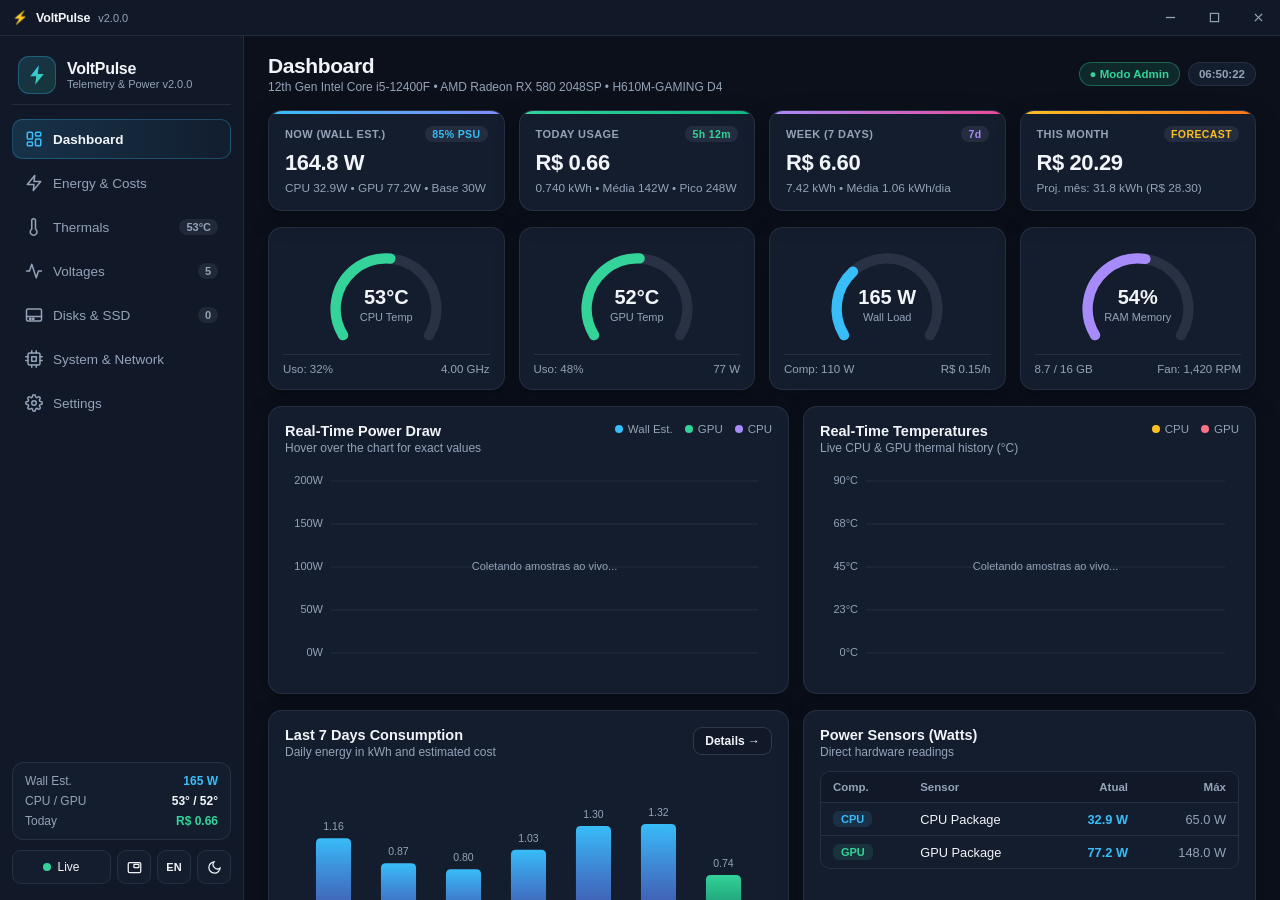
==== ui/index.html @ 10b4f3b1 "feat(v4.0): frameless themed window, 6 themes, auto game mode, quiet tray, top processes, battery he" ====
<!DOCTYPE html>
<html lang="pt-BR" data-theme="dark">
<head>
  <meta charset="UTF-8" />
  <meta name="viewport" content="width=device-width, initial-scale=1.0" />
  <title>VoltPulse — PC Power, Voltage & Thermal Monitor</title>
  <link rel="stylesheet" href="styles.css" />
</head>
<body>
  <!-- SPLASH OVERLAY INTEGRADO (leve, animado, some automaticamente no 1o snapshot real) -->
  <div id="splashScreen" class="splash-screen">
    <div class="splash-card">
      <div class="splash-logo-ring">
        <svg viewBox="0 0 32 32" width="38" height="38" fill="none">
          <path d="M18.5 3L7 17.5h8L13.5 29 25 14.5h-8L18.5 3z" fill="url(#vpSplashGrad)" />
          <defs>
            <linearGradient id="vpSplashGrad" x1="7" y1="3" x2="25" y2="29" gradientUnits="userSpaceOnUse">
              <stop stop-color="#38BDF8"/>
              <stop offset="1" stop-color="#34D399"/>
            </linearGradient>
          </defs>
        </svg>
      </div>
      <div class="splash-title">VoltPulse</div>
      <div class="splash-sub" id="splashStatus">Detectando hardware e calibrando sensores...</div>
      <div class="splash-bar"><div class="splash-bar-fill" id="splashProgress"></div></div>
      <div class="splash-steps" id="splashSteps">
        <div class="splash-step active" id="stHw">● CPU, GPU, Placa-mãe &amp; RAM</div>
        <div class="splash-step" id="stSensors">○ Sensores de Energia, Voltagem &amp; Temperatura</div>
        <div class="splash-step" id="stDisks">○ Saúde S.M.A.R.T. de SSDs &amp; Discos</div>
      </div>
    </div>
  </div>

  <div class="app-frame">
    <!-- BARRA DE TITULO 100% INTEGRADA AO TEMA (Frameless Window) -->
    <div class="window-titlebar" id="windowTitlebar">
      <div class="titlebar-drag" id="titlebarDrag">
        <span class="titlebar-dot">⚡</span>
        <span class="titlebar-text">VoltPulse</span>
        <span class="titlebar-ver" id="titlebarVer">v4.0.0</span>
        <span class="titlebar-pill game hidden" id="titlebarGameBadge">🎮 Modo Jogo</span>
        <button class="titlebar-pill update hidden" id="titlebarUpdateBtn">↑ Nova versão disponível</button>
      </div>
      <div class="window-controls">
        <button class="win-btn" id="btnWinMin" title="Minimizar">
          <svg viewBox="0 0 12 12" width="11" height="11"><line x1="1" y1="6" x2="11" y2="6" stroke="currentColor" stroke-width="1.4"/></svg>
        </button>
        <button class="win-btn" id="btnWinMax" title="Maximizar / Restaurar">
          <svg id="winMaxIcon" viewBox="0 0 12 12" width="11" height="11"><rect x="1.5" y="1.5" width="9" height="9" fill="none" stroke="currentColor" stroke-width="1.3"/></svg>
        </button>
        <button class="win-btn close" id="btnWinClose" title="Fechar">
          <svg viewBox="0 0 12 12" width="11" height="11"><line x1="2" y1="2" x2="10" y2="10" stroke="currentColor" stroke-width="1.4"/><line x1="10" y1="2" x2="2" y2="10" stroke="currentColor" stroke-width="1.4"/></svg>
        </button>
      </div>
    </div>

    <div class="app-shell">
    <!-- SIDEBAR -->
    <aside class="sidebar">
      <div class="brand">
        <div class="brand-logo">
          <svg viewBox="0 0 32 32" width="24" height="24" fill="none">
            <path d="M18.5 3L7 17.5h8L13.5 29 25 14.5h-8L18.5 3z" fill="url(#vpGrad)" />
            <defs>
              <linearGradient id="vpGrad" x1="7" y1="3" x2="25" y2="29" gradientUnits="userSpaceOnUse">
                <stop stop-color="#38BDF8"/>
                <stop offset="1" stop-color="#34D399"/>
              </linearGradient>
            </defs>
          </svg>
        </div>
        <div>
          <div class="brand-name">VoltPulse</div>
          <div class="brand-sub">Telemetry &amp; Power <span id="appVersionBadge">v2.0</span></div>
        </div>
      </div>

      <nav class="nav">
        <button class="nav-item active" data-view="overview">
          <svg viewBox="0 0 24 24" width="18" height="18" fill="none" stroke="currentColor" stroke-width="2" stroke-linecap="round" stroke-linejoin="round"><rect x="3" y="3" width="7" height="9" rx="1.5"/><rect x="14" y="3" width="7" height="5" rx="1.5"/><rect x="14" y="12" width="7" height="9" rx="1.5"/><rect x="3" y="16" width="7" height="5" rx="1.5"/></svg>
          <span data-i18n="nav_overview">Dashboard</span>
        </button>
        <button class="nav-item" data-view="energy">
          <svg viewBox="0 0 24 24" width="18" height="18" fill="none" stroke="currentColor" stroke-width="2" stroke-linecap="round" stroke-linejoin="round"><polygon points="13 2 3 14 12 14 11 22 21 10 12 10 13 2"/></svg>
          <span data-i18n="nav_energy">Energia &amp; Custos</span>
          <span class="nav-pill hidden" id="navSessionPill">REC</span>
        </button>
        <button class="nav-item" data-view="thermals">
          <svg viewBox="0 0 24 24" width="18" height="18" fill="none" stroke="currentColor" stroke-width="2" stroke-linecap="round" stroke-linejoin="round"><path d="M14 14.76V3.5a2.5 2.5 0 0 0-5 0v11.26a4.5 4.5 0 1 0 5 0z"/></svg>
          <span data-i18n="nav_thermals">Temperaturas</span>
          <span class="nav-pill" id="navTempBadge">--°</span>
        </button>
        <button class="nav-item" data-view="voltages">
          <svg viewBox="0 0 24 24" width="18" height="18" fill="none" stroke="currentColor" stroke-width="2" stroke-linecap="round" stroke-linejoin="round"><polyline points="22 12 18 12 15 21 9 3 6 12 2 12"/></svg>
          <span data-i18n="nav_voltages">Voltagens</span>
          <span class="nav-pill" id="navVoltCount">0</span>
        </button>
        <button class="nav-item" data-view="disks">
          <svg viewBox="0 0 24 24" width="18" height="18" fill="none" stroke="currentColor" stroke-width="2" stroke-linecap="round" stroke-linejoin="round"><rect x="2" y="4" width="20" height="16" rx="2"/><line x1="2" y1="14" x2="22" y2="14"/><circle cx="7" cy="17" r="1"/><circle cx="11" cy="17" r="1"/></svg>
          <span data-i18n="nav_disks">Discos &amp; SSD</span>
          <span class="nav-pill" id="navDiskHealth">--%</span>
        </button>
        <button class="nav-item" data-view="system">
          <svg viewBox="0 0 24 24" width="18" height="18" fill="none" stroke="currentColor" stroke-width="2" stroke-linecap="round" stroke-linejoin="round"><rect x="4" y="4" width="16" height="16" rx="2"/><rect x="9" y="9" width="6" height="6"/><line x1="9" y1="1" x2="9" y2="4"/><line x1="15" y1="1" x2="15" y2="4"/><line x1="9" y1="20" x2="9" y2="23"/><line x1="15" y1="20" x2="15" y2="23"/><line x1="20" y1="9" x2="23" y2="9"/><line x1="20" y1="14" x2="23" y2="14"/><line x1="1" y1="9" x2="4" y2="9"/><line x1="1" y1="14" x2="4" y2="14"/></svg>
          <span data-i18n="nav_system">Sistema &amp; Rede</span>
        </button>
        <button class="nav-item" data-view="settings">
          <svg viewBox="0 0 24 24" width="18" height="18" fill="none" stroke="currentColor" stroke-width="2" stroke-linecap="round" stroke-linejoin="round"><circle cx="12" cy="12" r="3"/><path d="M19.4 15a1.65 1.65 0 0 0 .33 1.82l.06.06a2 2 0 1 1-2.83 2.83l-.06-.06a1.65 1.65 0 0 0-1.82-.33 1.65 1.65 0 0 0-1 1.51V21a2 2 0 1 1-4 0v-.09A1.65 1.65 0 0 0 9 19.4a1.65 1.65 0 0 0-1.82.33l-.06.06a2 2 0 1 1-2.83-2.83l.06-.06a1.65 1.65 0 0 0 .33-1.82 1.65 1.65 0 0 0-1.51-1H3a2 2 0 1 1 0-4h.09A1.65 1.65 0 0 0 4.6 9a1.65 1.65 0 0 0-.33-1.82l-.06-.06a2 2 0 1 1 2.83-2.83l.06.06a1.65 1.65 0 0 0 1.82.33H9a1.65 1.65 0 0 0 1-1.51V3a2 2 0 1 1 4 0v.09a1.65 1.65 0 0 0 1 1.51 1.65 1.65 0 0 0 1.82-.33l.06-.06a2 2 0 1 1 2.83 2.83l-.06.06a1.65 1.65 0 0 0-.33 1.82V9c.26.6.85 1 1.51 1H21a2 2 0 1 1 0 4h-.09a1.65 1.65 0 0 0-1.51 1z"/></svg>
          <span data-i18n="nav_settings">Configurações</span>
        </button>
      </nav>

      <!-- MINI LIVE WIDGET -->
      <div class="sidebar-footer">
        <div class="mini-telemetry">
          <div class="mini-row">
            <span class="mini-label" data-i18n="mini_wall">Tomada</span>
            <span class="mini-val cyan" id="sideWatts">-- W</span>
          </div>
          <div class="mini-row">
            <span class="mini-label">CPU / GPU</span>
            <span class="mini-val" id="sideTemps">--° / --°</span>
          </div>
          <div class="mini-row">
            <span class="mini-label" data-i18n="mini_today">Hoje</span>
            <span class="mini-val green" id="sideToday">--</span>
          </div>
        </div>

        <div class="sidebar-actions">
          <button id="btnPause" class="icon-action-btn" title="Pausar/Retomar leitura">
            <span class="status-dot live" id="liveDot"></span>
            <span id="btnPauseText">Ao vivo</span>
          </button>
          <button id="btnOverlayToggle" class="icon-action-btn square" title="Mini Widget Flutuante (Overlay)">
            <svg viewBox="0 0 24 24" width="15" height="15" fill="none" stroke="currentColor" stroke-width="2"><rect x="2" y="4" width="20" height="16" rx="2"/><rect x="11" y="7" width="8" height="5" rx="1"/></svg>
          </button>
          <button id="btnLangToggle" class="icon-action-btn square" title="Português / English" style="font-size:11px;font-weight:700">PT</button>
          <button id="btnThemeToggle" class="icon-action-btn square" title="Alternar tema Claro/Escuro">
            <svg id="themeIcon" viewBox="0 0 24 24" width="15" height="15" fill="none" stroke="currentColor" stroke-width="2"><path d="M21 12.79A9 9 0 1 1 11.21 3 7 7 0 0 0 21 12.79z"/></svg>
          </button>
        </div>
      </div>
    </aside>

    <!-- MAIN CONTENT -->
    <main class="main">
      <!-- TOPBAR -->
      <header class="topbar">
        <div>
          <h1 class="page-title" id="pageTitle">Dashboard</h1>
          <div class="hw-strip" id="hwStrip">Detectando componentes do PC...</div>
        </div>
        <div class="topbar-right">
          <span class="badge badge-ok" id="badgeAdmin">Modo Admin</span>
          <span class="badge badge-muted" id="badgeLastUpdate">--:--:--</span>
        </div>
      </header>

      <!-- ALERTS BANNER (admin / PawnIO) -->
      <div id="alertBanner" class="alert-banner hidden">
        <div class="alert-banner-text" id="alertBannerText"></div>
        <button class="btn btn-sm btn-accent" id="alertBannerAction"></button>
      </div>

      <!-- VIEW 1: OVERVIEW -->
      <section class="view active" id="view-overview">
        <!-- 4 KPI Cards -->
        <div class="kpi-grid">
          <div class="kpi-card accent-cyan">
            <div class="kpi-head">
              <span data-i18n="kpi_now">AGORA (TOMADA EST.)</span>
              <span class="kpi-chip cyan" id="kpiEffChip">85% PSU</span>
            </div>
            <div class="kpi-value" id="kpiNowWatts">-- W</div>
            <div class="kpi-sub" id="kpiNowSub">CPU --W • GPU --W • Base --W</div>
          </div>

          <div class="kpi-card accent-green">
            <div class="kpi-head">
              <span data-i18n="kpi_today">CONSUMO HOJE</span>
              <span class="kpi-chip green" id="kpiTodayHours">0m</span>
            </div>
            <div class="kpi-value" id="kpiTodayCost">--</div>
            <div class="kpi-sub" id="kpiTodaySub">-- kWh • Média --W • Pico --W</div>
          </div>

          <div class="kpi-card accent-purple">
            <div class="kpi-head">
              <span data-i18n="kpi_week">SEMANA (7 DIAS)</span>
              <span class="kpi-chip purple" id="kpiWeekDays">0d</span>
            </div>
            <div class="kpi-value" id="kpiWeekCost">--</div>
            <div class="kpi-sub" id="kpiWeekSub">-- kWh • Média -- kWh/dia</div>
          </div>

          <div class="kpi-card accent-amber">
            <div class="kpi-head">
              <span data-i18n="kpi_month">MÊS ATUAL</span>
              <span class="kpi-chip amber" data-i18n="kpi_proj">PROJEÇÃO</span>
            </div>
            <div class="kpi-value" id="kpiMonthCost">--</div>
            <div class="kpi-sub" id="kpiMonthSub">Proj. mês: --</div>
          </div>
        </div>

        <!-- 4 Radial Gauges -->
        <div class="gauge-grid">
          <div class="card gauge-card">
            <div class="gauge-wrap">
              <svg class="gauge-svg" viewBox="0 0 140 120">
                <path class="gauge-track" d="M 24 102 A 54 54 0 1 1 116 102" />
                <path class="gauge-fill" id="gCpuTempFill" d="M 24 102 A 54 54 0 1 1 116 102" />
              </svg>
              <div class="gauge-center">
                <div class="gauge-val" id="gCpuTempVal">--°C</div>
                <div class="gauge-tag" id="gCpuTempTag">CPU Temp</div>
              </div>
            </div>
            <div class="gauge-footer">
              <span id="gCpuLoad">Uso: --%</span>
              <span id="gCpuClock">-- MHz</span>
            </div>
          </div>

          <div class="card gauge-card">
            <div class="gauge-wrap">
              <svg class="gauge-svg" viewBox="0 0 140 120">
                <path class="gauge-track" d="M 24 102 A 54 54 0 1 1 116 102" />
                <path class="gauge-fill" id="gGpuTempFill" d="M 24 102 A 54 54 0 1 1 116 102" />
              </svg>
              <div class="gauge-center">
                <div class="gauge-val" id="gGpuTempVal">--°C</div>
                <div class="gauge-tag" id="gGpuTempTag">GPU Temp</div>
              </div>
            </div>
            <div class="gauge-footer">
              <span id="gGpuLoad">Uso: --%</span>
              <span id="gGpuWatts">-- W</span>
            </div>
          </div>

          <div class="card gauge-card">
            <div class="gauge-wrap">
              <svg class="gauge-svg" viewBox="0 0 140 120">
                <path class="gauge-track" d="M 24 102 A 54 54 0 1 1 116 102" />
                <path class="gauge-fill" id="gPowerFill" d="M 24 102 A 54 54 0 1 1 116 102" />
              </svg>
              <div class="gauge-center">
                <div class="gauge-val" id="gPowerVal">-- W</div>
                <div class="gauge-tag" data-i18n="gauge_power">Carga Tomada</div>
              </div>
            </div>
            <div class="gauge-footer">
              <span id="gPowerComp">Comp: -- W</span>
              <span id="gPowerHour">-- /h</span>
            </div>
          </div>

          <div class="card gauge-card">
            <div class="gauge-wrap">
              <svg class="gauge-svg" viewBox="0 0 140 120">
                <path class="gauge-track" d="M 24 102 A 54 54 0 1 1 116 102" />
                <path class="gauge-fill" id="gRamFill" d="M 24 102 A 54 54 0 1 1 116 102" />
              </svg>
              <div class="gauge-center">
                <div class="gauge-val" id="gRamVal">--%</div>
                <div class="gauge-tag" data-i18n="gauge_ram">Memória RAM</div>
              </div>
            </div>
            <div class="gauge-footer">
              <span id="gRamDetail">-- / -- GB</span>
              <span id="gFanQuick">Fan: --</span>
            </div>
          </div>
        </div>

        <!-- Notebook Battery Health Card (auto-oculto em PCs desktop) -->
        <div id="batteryCard" class="card battery-card hidden">
          <div class="card-header" style="margin-bottom:8px">
            <div>
              <div class="card-title">🔋 Bateria do Notebook &amp; Desgaste</div>
              <div class="card-sub" id="batStatusSub">Detectando bateria...</div>
            </div>
            <span class="badge badge-ok" id="batHealthBadge">Saúde: --%</span>
          </div>
          <div class="session-grid">
            <div class="sim-res-box"><span>Carga Atual</span><strong class="green" id="batChargePct">--%</strong><small id="batRemaining">--</small></div>
            <div class="sim-res-box"><span>Taxa / Tensão</span><strong class="cyan" id="batRate">-- W</strong><small id="batVolt">-- V</small></div>
            <div class="sim-res-box"><span>Capacidade Atual / Fábrica</span><strong id="batCaps">--</strong><small>mWh</small></div>
            <div class="sim-res-box"><span>Desgaste (Wear)</span><strong class="amber" id="batWear">--%</strong><small id="batHealthText">Saúde da bateria</small></div>
          </div>
        </div>

        <!-- 2 Live Charts -->
        <div class="charts-row">
          <div class="card chart-card">
            <div class="card-header">
              <div>
                <div class="card-title" data-i18n="chart_power_title">Potência em Tempo Real</div>
                <div class="card-sub" data-i18n="chart_power_sub">Passe o mouse para ver valores exatos</div>
              </div>
              <div class="legend">
                <span><i class="dot cyan"></i><span data-i18n="mini_wall">Tomada</span></span>
                <span><i class="dot green"></i>GPU</span>
                <span><i class="dot purple"></i>CPU</span>
              </div>
            </div>
            <div class="canvas-box">
              <canvas id="chartLivePower"></canvas>
            </div>
          </div>

          <div class="card chart-card">
            <div class="card-header">
              <div>
                <div class="card-title" data-i18n="chart_temp_title">Temperaturas em Tempo Real</div>
                <div class="card-sub" data-i18n="chart_temp_sub">Evolução térmica de CPU e GPU (°C)</div>
              </div>
              <div class="legend">
                <span><i class="dot amber"></i>CPU</span>
                <span><i class="dot rose"></i>GPU</span>
              </div>
            </div>
            <div class="canvas-box">
              <canvas id="chartLiveTemps"></canvas>
            </div>
          </div>
        </div>

        <!-- Bottom Overview Split -->
        <div class="bottom-row">
          <div class="card">
            <div class="card-header">
              <div>
                <div class="card-title" data-i18n="chart_7d_title">Consumo dos Últimos 7 Dias</div>
                <div class="card-sub" data-i18n="chart_7d_sub">Energia diária acumulada em kWh e custo estimado</div>
              </div>
              <button class="btn btn-ghost btn-sm" data-goto="energy" data-i18n="btn_details">Ver detalhes →</button>
            </div>
            <div class="canvas-box sm">
              <canvas id="chartOverviewBars"></canvas>
            </div>
          </div>

          <div class="card">
            <div class="card-header">
              <div>
                <div class="card-title" data-i18n="sensors_power_title">Sensores de Potência (W)</div>
                <div class="card-sub" data-i18n="sensors_power_sub">Leitura direta por componente</div>
              </div>
            </div>
            <div class="table-wrap compact">
              <table class="data-table">
                <thead>
                  <tr><th>Comp.</th><th>Sensor</th><th class="num">Atual</th><th class="num">Máx</th></tr>
                </thead>
                <tbody id="tblOverviewPower"></tbody>
              </table>
            </div>
          </div>
        </div>
      </section>

      <!-- VIEW 2: ENERGY & COSTS -->
      <section class="view" id="view-energy">
        <!-- Session / Game Meter -->
        <div class="card session-card">
          <div class="card-header" style="margin-bottom:10px">
            <div>
              <div class="card-title" data-i18n="session_title">Medidor de Sessão / Jogo</div>
              <div class="card-sub" data-i18n="session_sub">Meça exatamente quanto uma partida, render ou turno de trabalho gastou de energia</div>
            </div>
            <div class="btn-group">
              <input type="text" id="sessionNameInput" class="text-input" placeholder="Ex: Jogando / Trabalho" style="width:180px" />
              <button class="btn btn-primary btn-sm" id="btnToggleSession">▶ Iniciar Sessão</button>
            </div>
          </div>
          <div class="session-grid">
            <div class="sim-res-box"><span data-i18n="sess_dur">Duração</span><strong id="sessDur">00:00:00</strong><small id="sessMeta">Parado</small></div>
            <div class="sim-res-box"><span data-i18n="sess_energy">Energia Gasta</span><strong class="cyan" id="sessKwh">0,000 kWh</strong><small id="sessAvgW">Média 0 W</small></div>
            <div class="sim-res-box highlight"><span data-i18n="sess_cost">Custo da Sessão</span><strong class="green" id="sessCost">R$ 0,00</strong><small id="sessPeakW">Pico 0 W</small></div>
            <div class="sim-res-box"><span data-i18n="sess_peaks">Picos Térmicos</span><strong id="sessTemps">--° / --°</strong><small>CPU / GPU Máx</small></div>
          </div>
        </div>

        <!-- Hourly Today Chart -->
        <div class="card">
          <div class="card-header">
            <div>
              <div class="card-title" data-i18n="hourly_title">Consumo por Hora (Hoje 00h–23h)</div>
              <div class="card-sub" data-i18n="hourly_sub">Veja em quais horários do dia o PC mais consumiu energia</div>
            </div>
          </div>
          <div class="canvas-box sm">
            <canvas id="chartHourlyToday"></canvas>
          </div>
        </div>

        <div class="energy-top-grid">
          <div class="card">
            <div class="card-header">
              <div>
                <div class="card-title">Histórico de Consumo (14 dias)</div>
                <div class="card-sub">Passe o mouse nas barras para ver kWh, custo, média e pico</div>
              </div>
              <div class="btn-group">
                <button class="btn btn-ghost btn-sm" id="btnExportCsv">Exportar CSV</button>
                <button class="btn btn-ghost btn-sm" id="btnOpenFolder">Abrir pasta</button>
                <button class="btn btn-danger btn-sm" id="btnClearHistory">Zerar</button>
              </div>
            </div>
            <div class="canvas-box md">
              <canvas id="chartEnergy14Days"></canvas>
            </div>
          </div>

          <!-- Simulador de conta -->
          <div class="card simulator-card">
            <div class="card-header">
              <div>
                <div class="card-title">Simulador de Conta de Luz</div>
                <div class="card-sub">Com base no consumo atual/médio do seu PC</div>
              </div>
            </div>

            <div class="sim-controls">
              <div class="sim-field">
                <div class="sim-label-row">
                  <span>Horas de uso por dia</span>
                  <strong id="simHoursLabel">8 h/dia</strong>
                </div>
                <input type="range" id="simHours" min="1" max="24" value="8" />
              </div>

              <div class="sim-field">
                <div class="sim-label-row">
                  <span>Potência média simulada</span>
                  <strong id="simWattsLabel">150 W</strong>
                </div>
                <input type="range" id="simWatts" min="30" max="800" step="10" value="150" />
                <div class="sim-presets">
                  <button class="chip-btn" id="simUseCurrent">Usar atual</button>
                  <button class="chip-btn" id="simUseTodayAvg">Usar média de hoje</button>
                  <button class="chip-btn" data-simw="280">Jogando (~280W)</button>
                </div>
              </div>
            </div>

            <div class="sim-results">
              <div class="sim-res-box">
                <span>Por Dia</span>
                <strong id="simDayCost">--</strong>
                <small id="simDayKwh">-- kWh</small>
              </div>
              <div class="sim-res-box">
                <span>Por Semana</span>
                <strong id="simWeekCost">--</strong>
                <small id="simWeekKwh">-- kWh</small>
              </div>
              <div class="sim-res-box highlight">
                <span>Por Mês (30d)</span>
                <strong id="simMonthCost">--</strong>
                <small id="simMonthKwh">-- kWh</small>
              </div>
            </div>
          </div>
        </div>

        <div class="card">
          <div class="card-header">
            <div>
              <div class="card-title">Registro Diário Completo</div>
              <div class="card-sub">Salvo automaticamente em CSV local</div>
            </div>
          </div>
          <div class="table-wrap">
            <table class="data-table">
              <thead>
                <tr>
                  <th>Data</th>
                  <th>Tempo Monitorado</th>
                  <th class="num">Média (W)</th>
                  <th class="num">Pico (W)</th>
                  <th class="num">Consumo (kWh)</th>
                  <th class="num">Custo Estimado</th>
                </tr>
              </thead>
              <tbody id="tblHistory"></tbody>
            </table>
          </div>
        </div>
      </section>

      <!-- VIEW 3: THERMALS -->
      <section class="view" id="view-thermals">
        <div class="thermal-summary-grid" id="thermalCards"></div>

        <div class="card">
          <div class="card-header">
            <div>
              <div class="card-title">Todos os Sensores de Temperatura</div>
              <div class="card-sub">CPU, GPU, Placa-mãe e SSD/HD com status térmico</div>
            </div>
            <div class="filter-bar">
              <select id="filterTempCat" class="select-input">
                <option value="ALL">Todos os componentes</option>
                <option value="CPU">CPU</option>
                <option value="GPU">GPU</option>
                <option value="Placa-mãe">Placa-mãe</option>
                <option value="Armazenamento">Armazenamento</option>
              </select>
            </div>
          </div>
          <div class="table-wrap">
            <table class="data-table">
              <thead>
                <tr>
                  <th>Categoria</th>
                  <th>Hardware</th>
                  <th>Sensor</th>
                  <th>Nível Térmico</th>
                  <th class="num">Atual</th>
                  <th class="num">Mín</th>
                  <th class="num">Máx</th>
                  <th>Status</th>
                </tr>
              </thead>
              <tbody id="tblTemps"></tbody>
            </table>
          </div>
        </div>
      </section>

      <!-- VIEW 4: VOLTAGES -->
      <section class="view" id="view-voltages">
        <div class="volt-rails-grid" id="voltHighlights"></div>

        <div class="card">
          <div class="card-header">
            <div>
              <div class="card-title">Monitor Completo de Voltagens (V)</div>
              <div class="card-sub">Trilhas da placa-mãe (+12V, +5V, +3.3V, VCore), VIDs da CPU e tensão da GPU</div>
            </div>
            <div class="filter-bar">
              <input type="text" id="searchVoltage" class="text-input" placeholder="Buscar sensor..." />
              <select id="filterVoltCat" class="select-input">
                <option value="ALL">Todos os componentes</option>
                <option value="Placa-mãe">Placa-mãe</option>
                <option value="CPU">CPU</option>
                <option value="GPU">GPU</option>
                <option value="Memória">Memória</option>
                <option value="Fonte (PSU)">Fonte (PSU)</option>
              </select>
            </div>
          </div>
          <div class="table-wrap">
            <table class="data-table">
              <thead>
                <tr>
                  <th>Categoria</th>
                  <th>Hardware</th>
                  <th>Sensor</th>
                  <th class="num">Atual (V)</th>
                  <th class="num">Mín (V)</th>
                  <th class="num">Máx (V)</th>
                  <th class="num">Oscilação (Δ)</th>
                </tr>
              </thead>
              <tbody id="tblVoltages"></tbody>
            </table>
          </div>
        </div>
      </section>

      <!-- VIEW 4B: DISKS & SSD HEALTH -->
      <section class="view" id="view-disks">
        <div class="disks-list" id="disksContainer">
          <div class="card muted">Carregando saúde S.M.A.R.T. dos discos...</div>
        </div>
      </section>

      <!-- VIEW 5: SYSTEM & FANS -->
      <section class="view" id="view-system">
        <div class="sys-specs-grid" id="sysSpecsGrid"></div>

        <div class="card">
          <div class="card-header">
            <div>
              <div class="card-title" data-i18n="net_title">Tráfego de Rede em Tempo Real</div>
              <div class="card-sub" id="netActiveSub">Velocidade atual de download e upload</div>
            </div>
            <div class="net-badges">
              <span class="badge badge-ok" id="netDownBadge">↓ 0 KB/s</span>
              <span class="badge badge-muted" id="netUpBadge">↑ 0 KB/s</span>
            </div>
          </div>
          <div class="table-wrap compact">
            <table class="data-table">
              <thead>
                <tr><th>Adaptador</th><th class="num">Download</th><th class="num">Upload</th><th class="num">Total Baixado</th><th class="num">Total Enviado</th></tr>
              </thead>
              <tbody id="tblNetwork"></tbody>
            </table>
          </div>
        </div>

        <div class="card">
          <div class="card-header">
            <div>
              <div class="card-title">🔍 Top Processos (Quem está puxando energia agora)</div>
              <div class="card-sub">Programas com maior uso de CPU e Memória RAM em tempo real</div>
            </div>
          </div>
          <div class="table-wrap compact">
            <table class="data-table">
              <thead>
                <tr><th>Processo</th><th>Uso CPU</th><th class="num">CPU (%)</th><th class="num">Memória RAM</th></tr>
              </thead>
              <tbody id="tblTopProcesses"></tbody>
            </table>
          </div>
        </div>

        <div class="two-col-grid">
          <div class="card">
            <div class="card-header">
              <div>
                <div class="card-title">Ventoinhas &amp; Curvas (RPM / %)</div>
                <div class="card-sub">Velocidade atual das fans detectadas</div>
              </div>
            </div>
            <div class="table-wrap">
              <table class="data-table">
                <thead>
                  <tr><th>Comp.</th><th>Sensor</th><th class="num">Atual</th><th class="num">Máx</th></tr>
                </thead>
                <tbody id="tblFans"></tbody>
              </table>
            </div>
          </div>

          <div class="card">
            <div class="card-header">
              <div>
                <div class="card-title">Clocks (MHz) &amp; Cargas (%)</div>
                <div class="card-sub">Frequências e utilização em tempo real</div>
              </div>
            </div>
            <div class="table-wrap">
              <table class="data-table">
                <thead>
                  <tr><th>Comp.</th><th>Sensor</th><th class="num">Atual</th><th class="num">Máx</th></tr>
                </thead>
                <tbody id="tblClocksLoads"></tbody>
              </table>
            </div>
          </div>
        </div>
      </section>

      <!-- VIEW 6: SETTINGS -->
      <section class="view" id="view-settings">
        <div class="settings-grid">
          <div class="card">
            <div class="card-header">
              <div>
                <div class="card-title" data-i18n="set_energy_title">Tarifa, Moeda &amp; Estimativa na Tomada</div>
                <div class="card-sub" data-i18n="set_energy_sub">Adapte automaticamente à moeda do seu país ou personalize</div>
              </div>
              <button class="btn btn-ghost btn-sm" id="btnAutoLocale" data-i18n="btn_auto_locale">Auto-detectar do Windows</button>
            </div>

            <div class="form-grid">
              <label class="form-field">
                <span>País / Moeda (Presets globais)</span>
                <select id="setCurrencyPreset" class="select-input full"></select>
              </label>

              <label class="form-field">
                <span>Símbolo da moeda (customizável)</span>
                <input type="text" id="setCurrency" maxlength="6" placeholder="R$" />
              </label>

              <label class="form-field" style="grid-column:span 2">
                <span>Tarifa de energia elétrica (por kWh)</span>
                <input type="number" id="setTariff" step="0.01" min="0.001" max="5000" />
              </label>

              <label class="form-field" style="grid-column:span 2">
                <span>Eficiência da fonte PSU (%)</span>
                <input type="number" id="setPsuEff" step="1" min="50" max="99" />
                <div class="preset-row">
                  <button type="button" class="chip-btn" data-set-eff="80">80+ White (80%)</button>
                  <button type="button" class="chip-btn" data-set-eff="85">Bronze (85%)</button>
                  <button type="button" class="chip-btn" data-set-eff="90">Gold (90%)</button>
                  <button type="button" class="chip-btn" data-set-eff="92">Platinum (92%)</button>
                </div>
              </label>

              <label class="form-field" style="grid-column:span 2">
                <span>Consumo base extra (W) — Placa-mãe, RAM, SSD, fans, monitor</span>
                <input type="number" id="setBaseWatts" step="5" min="0" max="500" />
                <div class="preset-row">
                  <button type="button" class="chip-btn" data-set-base="30">Só Gabinete (30W)</button>
                  <button type="button" class="chip-btn" data-set-base="60">+1 Monitor (60W)</button>
                  <button type="button" class="chip-btn" data-set-base="90">+2 Monitores (90W)</button>
                </div>
              </label>
            </div>

            <div class="formula-box">
              <strong>Fórmula:</strong> Wall (W) = (CPU + GPU + Sensors + Base) ÷ (PSU Efficiency ÷ 100)
            </div>
          </div>

          <div class="card">
            <div class="card-header">
              <div>
                <div class="card-title" data-i18n="set_behav_title">Alertas, Idioma &amp; Comportamento</div>
                <div class="card-sub" data-i18n="set_behav_sub">Personalize limites térmicos, tema, idioma e inicialização</div>
              </div>
            </div>

            <div class="form-grid">
              <label class="form-field">
                <span>Temperatura de Atenção (°C)</span>
                <input type="number" id="setTempWarn" step="1" min="40" max="100" />
              </label>

              <label class="form-field">
                <span>Temperatura Crítica (°C)</span>
                <input type="number" id="setTempCrit" step="1" min="50" max="110" />
              </label>

              <label class="form-field" style="grid-column:span 1">
                <span>Intervalo de leitura (s)</span>
                <input type="number" id="setInterval" step="1" min="1" max="30" />
              </label>

              <label class="form-field" style="grid-column:span 2">
                <span>Tema visual / Theme</span>
                <div class="theme-picker" id="themePicker">
                  <button type="button" class="theme-swatch" data-theme-val="dark"><span class="sw-dot" style="background:linear-gradient(135deg,#0f172a,#38bdf8)"></span>Dark Slate</button>
                  <button type="button" class="theme-swatch" data-theme-val="midnight"><span class="sw-dot" style="background:linear-gradient(135deg,#05070b,#22d3ee)"></span>OLED Midnight</button>
                  <button type="button" class="theme-swatch" data-theme-val="cyberpunk"><span class="sw-dot" style="background:linear-gradient(135deg,#130724,#f43f5e)"></span>Cyber Neon</button>
                  <button type="button" class="theme-swatch" data-theme-val="emerald"><span class="sw-dot" style="background:linear-gradient(135deg,#071612,#10b981)"></span>Emerald</button>
                  <button type="button" class="theme-swatch" data-theme-val="amber"><span class="sw-dot" style="background:linear-gradient(135deg,#17120e,#f59e0b)"></span>Sunset Carbon</button>
                  <button type="button" class="theme-swatch" data-theme-val="light"><span class="sw-dot" style="background:linear-gradient(135deg,#f8fafc,#0284c7)"></span>Clean Light</button>
                </div>
                <select id="setTheme" class="hidden">
                  <option value="dark">Dark Slate</option>
                  <option value="midnight">OLED Midnight</option>
                  <option value="cyberpunk">Cyber Neon</option>
                  <option value="emerald">Forest Emerald</option>
                  <option value="amber">Sunset Carbon</option>
                  <option value="light">Clean Light</option>
                </select>
              </label>

              <label class="form-field" style="grid-column:span 1">
                <span>Idioma / Language</span>
                <select id="setLang" class="select-input full"></select>
              </label>

              <label class="form-field" style="grid-column:span 1">
                <span>Ícone na Bandeja (Tray)</span>
                <select id="setTrayMode" class="select-input full">
                  <option value="logo">⚡ Logo VoltPulse</option>
                  <option value="cpu_temp">🌡️ Temperatura CPU (°C)</option>
                  <option value="watts">🔌 Potência Atual (W)</option>
                </select>
              </label>

              <label class="form-field" style="grid-column:span 1">
                <span>Meta mensal — alerta (0 = off)</span>
                <input type="number" id="setBudget" step="5" min="0" max="1000000" />
              </label>

              <label class="form-field" style="grid-column:span 1">
                <span>Porta API Local (Home Assistant / Stream Deck)</span>
                <input type="number" id="setApiPort" step="1" min="1024" max="65535" />
              </label>
            </div>

            <div class="toggle-list">
              <label class="toggle-row">
                <input type="checkbox" id="setAutoGame" />
                <span>🎮 Modo Jogo Automático — inicia medição de sessão e silencia avisos ao abrir jogos</span>
              </label>
              <label class="toggle-row">
                <input type="checkbox" id="setAutoOverlayGame" />
                <span>🖥️ Abrir Mini Widget Flutuante (Overlay) automaticamente durante jogos</span>
              </label>
              <label class="toggle-row">
                <input type="checkbox" id="setQuietStart" />
                <span>🤫 Modo Quieto em segundo plano (sem balões ao iniciar ou minimizar na bandeja)</span>
              </label>
              <label class="toggle-row">
                <input type="checkbox" id="setAlerts" />
                <span>🔔 Alertas do Windows (temperatura crítica, voltagem ATX ±5% e meta mensal)</span>
              </label>
              <label class="toggle-row">
                <input type="checkbox" id="setShowOverlay" />
                <span>📌 Exibir Mini Widget Flutuante (Overlay sempre no topo)</span>
              </label>
              <label class="toggle-row">
                <input type="checkbox" id="setMinTray" />
                <span>Minimizar para a bandeja do sistema ao fechar (X)</span>
              </label>
              <label class="toggle-row">
                <input type="checkbox" id="setStartWin" />
                <span>Iniciar junto com o Windows sem pop-up UAC (Agendador de Tarefas)</span>
              </label>
              <label class="toggle-row">
                <input type="checkbox" id="setLocalApi" />
                <span>🔌 Ativar API JSON Local (<code id="apiUrlHint">http://127.0.0.1:48731/api/telemetry</code>)</span>
              </label>
              <label class="toggle-row">
                <input type="checkbox" id="setAutoUpdates" />
                <span>🔄 Verificar atualizações automaticamente no GitHub</span>
              </label>
            </div>

            <div class="save-bar">
              <button class="btn btn-primary" id="btnSaveSettings" data-i18n="btn_save">Salvar Configurações</button>
              <span class="save-hint" id="saveHint"></span>
            </div>
          </div>
        </div>

        <div class="card diag-card">
          <div class="card-header">
            <div>
              <div class="card-title">Diagnóstico &amp; Sobre o VoltPulse</div>
              <div class="card-sub">Informações úteis para suporte e uso open-source</div>
            </div>
          </div>
          <div class="diag-grid">
            <div><span class="muted">Privilégios:</span> <strong id="diagAdmin">--</strong></div>
            <div><span class="muted">Driver PawnIO:</span> <strong id="diagPawn">--</strong></div>
            <div><span class="muted">Pasta de dados:</span> <code id="diagDataDir">--</code></div>
            <div>
              <button class="btn btn-primary btn-sm" id="btnCheckUpdates">🔄 Verificar Atualizações</button>
              <button class="btn btn-ghost btn-sm" id="btnInstallDeps">Instalar / Verificar Dependências</button>
              <button class="btn btn-ghost btn-sm" id="btnPawnLink">Site PawnIO ↗</button>
            </div>
          </div>
        </div>
      </section>
    </main>
    </div>
  </div>

  <!-- TOOLTIP FLUTUANTE PARA GRÁFICOS -->
  <div id="chartTooltip" class="chart-tooltip hidden"></div>

  <!-- MODAL DE CONFIRMAÇÃO -->
  <div id="confirmModal" class="modal-backdrop hidden">
    <div class="modal-card">
      <h3 id="modalTitle">Confirmar ação</h3>
      <p id="modalBody">Tem certeza?</p>
      <div class="modal-actions">
        <button class="btn btn-ghost" id="modalCancel">Cancelar</button>
        <button class="btn btn-danger" id="modalConfirm">Confirmar</button>
      </div>
    </div>
  </div>

  <!-- TOAST -->
  <div id="toast" class="toast hidden"></div>

  <script src="i18n.js"></script>
  <script src="app.js"></script>
</body>
</html>
---- ui/styles.css ----
:root {
  --bg: #0b101b;
  --bg-elev: #111827;
  --card: #141d2e;
  --card-hover: #192438;
  --border: rgba(148, 163, 184, 0.14);
  --border-strong: rgba(148, 163, 184, 0.24);
  --text: #f1f5f9;
  --text-muted: #94a3b8;
  --text-dim: #64748b;

  --cyan: #38bdf8;
  --green: #34d399;
  --purple: #a78bfa;
  --amber: #fbbf24;
  --rose: #fb7185;
  --red: #f87171;

  --shadow: 0 8px 24px rgba(0, 0, 0, 0.28);
  --radius: 14px;
}

[data-theme="midnight"] {
  --bg: #04060a;
  --bg-elev: #080c14;
  --card: #0c121e;
  --card-hover: #121a2a;
  --border: rgba(56, 189, 248, 0.14);
  --border-strong: rgba(56, 189, 248, 0.28);
  --text: #f8fafc;
  --text-muted: #94a3b8;
  --cyan: #22d3ee;
  --green: #10b981;
  --purple: #c084fc;
  --amber: #f59e0b;
  --rose: #fb7185;
}

[data-theme="cyberpunk"] {
  --bg: #0d061a;
  --bg-elev: #130926;
  --card: #1a0e33;
  --card-hover: #241446;
  --border: rgba(244, 63, 94, 0.20);
  --border-strong: rgba(34, 211, 238, 0.36);
  --text: #fdf4ff;
  --text-muted: #c4b5fd;
  --cyan: #22d3ee;
  --green: #34d399;
  --purple: #e879f9;
  --amber: #facc15;
  --rose: #f43f5e;
}

[data-theme="emerald"] {
  --bg: #06130f;
  --bg-elev: #0a1d17;
  --card: #0f2720;
  --card-hover: #15332a;
  --border: rgba(52, 211, 153, 0.18);
  --border-strong: rgba(52, 211, 153, 0.34);
  --text: #ecfdf5;
  --text-muted: #86efac;
  --cyan: #2dd4bf;
  --green: #34d399;
  --purple: #a7f3d0;
  --amber: #fbbf24;
  --rose: #fb7185;
}

[data-theme="amber"] {
  --bg: #120f0d;
  --bg-elev: #1a1512;
  --card: #221b17;
  --card-hover: #2d241e;
  --border: rgba(245, 158, 11, 0.18);
  --border-strong: rgba(245, 158, 11, 0.35);
  --text: #fffbeb;
  --text-muted: #d6c5b3;
  --cyan: #fb923c;
  --green: #4ade80;
  --purple: #f472b6;
  --amber: #fbbf24;
  --rose: #ef4444;
}

[data-theme="light"] {
  --bg: #f1f5f9;
  --bg-elev: #ffffff;
  --card: #ffffff;
  --card-hover: #f8fafc;
  --border: rgba(15, 23, 42, 0.09);
  --border-strong: rgba(15, 23, 42, 0.18);
  --text: #0f172a;
  --text-muted: #475569;
  --text-dim: #64748b;
  --cyan: #0284c7;
  --green: #059669;
  --purple: #7c3aed;
  --amber: #d97706;
  --rose: #e11d48;
  --red: #dc2626;
  --shadow: 0 4px 16px rgba(15, 23, 42, 0.07);
}

* {
  box-sizing: border-box;
  margin: 0;
  padding: 0;
}

html, body {
  height: 100%;
  font-family: "Segoe UI", -apple-system, BlinkMacSystemFont, Roboto, sans-serif;
  background: var(--bg);
  color: var(--text);
  font-size: 13.5px;
  -webkit-font-smoothing: antialiased;
  user-select: none;
  overflow: hidden;
}

.app-frame {
  display: flex;
  flex-direction: column;
  height: 100vh;
  width: 100vw;
  overflow: hidden;
  background: var(--bg);
}

/* CUSTOM FRAMELESS TITLEBAR (THEMED) */
.window-titlebar {
  height: 36px;
  flex: 0 0 36px;
  display: flex;
  align-items: center;
  justify-content: space-between;
  background: var(--bg-elev);
  border-bottom: 1px solid var(--border);
  padding-left: 12px;
  user-select: none;
}

.titlebar-drag {
  flex: 1;
  height: 100%;
  display: flex;
  align-items: center;
  gap: 8px;
  cursor: default;
  min-width: 0;
}

.titlebar-dot {
  font-size: 13px;
  color: var(--cyan);
}

.titlebar-text {
  font-size: 12.5px;
  font-weight: 700;
  letter-spacing: -0.2px;
  color: var(--text);
}

.titlebar-ver {
  font-size: 11px;
  color: var(--text-muted);
}

.titlebar-pill {
  font-size: 11px;
  font-weight: 600;
  padding: 2px 9px;
  border-radius: 99px;
  border: 1px solid transparent;
  margin-left: 6px;
}

.titlebar-pill.game {
  background: rgba(167, 139, 250, 0.18);
  border-color: rgba(167, 139, 250, 0.45);
  color: var(--purple);
}

.titlebar-pill.update {
  background: rgba(52, 211, 153, 0.16);
  border-color: rgba(52, 211, 153, 0.45);
  color: var(--green);
  cursor: pointer;
}

.titlebar-pill.update:hover {
  background: rgba(52, 211, 153, 0.28);
}

.window-controls {
  display: flex;
  height: 100%;
}

.win-btn {
  width: 44px;
  height: 100%;
  border: none;
  background: transparent;
  color: var(--text-muted);
  display: grid;
  place-items: center;
  cursor: pointer;
  transition: background 0.12s ease, color 0.12s ease;
}

.win-btn:hover {
  background: rgba(148, 163, 184, 0.14);
  color: var(--text);
}

.win-btn.close:hover {
  background: #e11d48;
  color: #ffffff;
}

.app-shell {
  flex: 1;
  min-height: 0;
  display: grid;
  grid-template-columns: 244px minmax(0, 1fr);
}

/* SIDEBAR */
.sidebar {
  width: 244px;
  min-width: 244px;
  max-width: 244px;
  background: var(--bg-elev);
  border-right: 1px solid var(--border);
  display: flex;
  flex-direction: column;
  padding: 16px 12px;
  gap: 14px;
  overflow: hidden;
}

.brand {
  display: flex;
  align-items: center;
  gap: 11px;
  padding: 4px 6px 10px;
  border-bottom: 1px solid var(--border);
}

.brand-logo {
  width: 38px;
  height: 38px;
  border-radius: 11px;
  background: linear-gradient(135deg, rgba(56, 189, 248, 0.16), rgba(52, 211, 153, 0.16));
  border: 1px solid rgba(56, 189, 248, 0.3);
  display: grid;
  place-items: center;
  flex-shrink: 0;
}

.brand-name {
  font-size: 16px;
  font-weight: 700;
  letter-spacing: -0.3px;
}

.brand-sub {
  font-size: 11px;
  color: var(--text-muted);
}

.nav {
  display: flex;
  flex-direction: column;
  gap: 4px;
  flex: 1;
}

.nav-item {
  display: flex;
  align-items: center;
  gap: 10px;
  padding: 10px 12px;
  border-radius: 10px;
  border: 1px solid transparent;
  background: transparent;
  color: var(--text-muted);
  font-size: 13.5px;
  font-weight: 500;
  cursor: pointer;
  transition: all 0.16s ease;
  text-align: left;
}

.nav-item:hover {
  background: rgba(148, 163, 184, 0.08);
  color: var(--text);
}

.nav-item.active {
  background: linear-gradient(90deg, rgba(56, 189, 248, 0.16), rgba(56, 189, 248, 0.04));
  border-color: rgba(56, 189, 248, 0.28);
  color: var(--text);
  font-weight: 600;
}

.nav-item.active svg {
  color: var(--cyan);
}

.nav-pill {
  margin-left: auto;
  font-size: 11px;
  font-weight: 600;
  padding: 2px 7px;
  border-radius: 999px;
  background: rgba(148, 163, 184, 0.12);
  color: var(--text-muted);
}

.sidebar-footer {
  display: flex;
  flex-direction: column;
  gap: 10px;
}

.mini-telemetry {
  background: var(--card);
  border: 1px solid var(--border);
  border-radius: 12px;
  padding: 11px 12px;
  display: flex;
  flex-direction: column;
  gap: 6px;
}

.mini-row {
  display: flex;
  justify-content: space-between;
  align-items: center;
  font-size: 12px;
}

.mini-label {
  color: var(--text-muted);
}

.mini-val {
  font-weight: 600;
  font-variant-numeric: tabular-nums;
}

.nav-item span:not(.nav-pill) {
  overflow: hidden;
  text-overflow: ellipsis;
  white-space: nowrap;
  min-width: 0;
}

.sidebar-actions {
  display: grid;
  grid-template-columns: minmax(0, 1fr) 34px 34px 34px;
  gap: 6px;
  width: 100%;
}

.icon-action-btn {
  height: 34px;
  min-width: 0;
  display: flex;
  align-items: center;
  justify-content: center;
  gap: 6px;
  padding: 0 8px;
  border-radius: 9px;
  border: 1px solid var(--border);
  background: var(--card);
  color: var(--text);
  font-size: 12px;
  font-weight: 500;
  cursor: pointer;
  white-space: nowrap;
  overflow: hidden;
  text-overflow: ellipsis;
  transition: border-color 0.15s ease, background 0.15s ease;
}

.icon-action-btn:hover {
  border-color: var(--border-strong);
  background: var(--card-hover);
}

.icon-action-btn.square {
  width: 34px;
  height: 34px;
  padding: 0;
}

/* THEME PICKER SWATCHES */
.theme-picker {
  display: grid;
  grid-template-columns: repeat(3, minmax(0, 1fr));
  gap: 8px;
  margin-top: 2px;
}

.theme-swatch {
  display: flex;
  align-items: center;
  gap: 8px;
  padding: 7px 10px;
  border-radius: 9px;
  border: 1px solid var(--border-strong);
  background: var(--bg-elev);
  color: var(--text);
  font-size: 12px;
  font-weight: 600;
  cursor: pointer;
  transition: all 0.15s ease;
}

.theme-swatch:hover { border-color: var(--cyan); }
.theme-swatch.active {
  border-color: var(--cyan);
  background: rgba(56, 189, 248, 0.14);
}

.sw-dot {
  width: 14px;
  height: 14px;
  border-radius: 50%;
  flex-shrink: 0;
  border: 1px solid rgba(255, 255, 255, 0.25);
}

.status-dot {
  width: 8px;
  height: 8px;
  border-radius: 50%;
  background: var(--green);
}

.status-dot.live {
  box-shadow: 0 0 0 0 rgba(52, 211, 153, 0.6);
  animation: pulse 2s infinite;
}

.status-dot.paused {
  background: var(--amber);
  animation: none;
}

@keyframes pulse {
  0% { box-shadow: 0 0 0 0 rgba(52, 211, 153, 0.55); }
  70% { box-shadow: 0 0 0 6px rgba(52, 211, 153, 0); }
  100% { box-shadow: 0 0 0 0 rgba(52, 211, 153, 0); }
}

/* MAIN AREA */
.main {
  display: flex;
  flex-direction: column;
  overflow-y: auto;
  padding: 18px 24px 26px;
  gap: 16px;
}

.main::-webkit-scrollbar, .table-wrap::-webkit-scrollbar {
  width: 8px;
  height: 8px;
}
.main::-webkit-scrollbar-thumb, .table-wrap::-webkit-scrollbar-thumb {
  background: rgba(148, 163, 184, 0.22);
  border-radius: 99px;
}

.topbar {
  display: flex;
  justify-content: space-between;
  align-items: center;
  gap: 12px;
}

.page-title {
  font-size: 21px;
  font-weight: 700;
  letter-spacing: -0.4px;
}

.hw-strip {
  font-size: 12px;
  color: var(--text-muted);
  margin-top: 2px;
}

.topbar-right {
  display: flex;
  align-items: center;
  gap: 8px;
}

.badge {
  font-size: 11.5px;
  font-weight: 600;
  padding: 5px 10px;
  border-radius: 999px;
  border: 1px solid var(--border);
  font-variant-numeric: tabular-nums;
}

.badge-ok {
  background: rgba(52, 211, 153, 0.12);
  border-color: rgba(52, 211, 153, 0.35);
  color: var(--green);
}

.badge-warn {
  background: rgba(251, 191, 36, 0.14);
  border-color: rgba(251, 191, 36, 0.4);
  color: var(--amber);
}

.badge-muted {
  background: var(--card);
  color: var(--text-muted);
}

/* ALERT BANNER */
.alert-banner {
  display: flex;
  align-items: center;
  justify-content: space-between;
  gap: 14px;
  padding: 11px 16px;
  border-radius: 12px;
  background: rgba(251, 191, 36, 0.11);
  border: 1px solid rgba(251, 191, 36, 0.35);
  color: var(--text);
  font-size: 12.8px;
}

.hidden { display: none !important; }

/* VIEWS */
.view {
  display: none;
  flex-direction: column;
  gap: 16px;
}

.view.active {
  display: flex;
  animation: fadeIn 0.18s ease;
}

@keyframes fadeIn {
  from { opacity: 0; transform: translateY(4px); }
  to { opacity: 1; transform: translateY(0); }
}

/* CARDS */
.card {
  background: var(--card);
  border: 1px solid var(--border);
  border-radius: var(--radius);
  padding: 16px;
  box-shadow: var(--shadow);
}

.card-header {
  display: flex;
  justify-content: space-between;
  align-items: flex-start;
  gap: 12px;
  margin-bottom: 12px;
}

.card-title {
  font-size: 14.5px;
  font-weight: 600;
}

.card-sub {
  font-size: 12px;
  color: var(--text-muted);
  margin-top: 2px;
}

/* KPI GRID */
.kpi-grid {
  display: grid;
  grid-template-columns: repeat(4, minmax(0, 1fr));
  gap: 14px;
}

.kpi-card {
  background: var(--card);
  border: 1px solid var(--border);
  border-radius: var(--radius);
  padding: 15px 16px;
  position: relative;
  overflow: hidden;
  box-shadow: var(--shadow);
}

.kpi-card::before {
  content: "";
  position: absolute;
  top: 0;
  left: 0;
  right: 0;
  height: 3px;
}

.kpi-card.accent-cyan::before { background: linear-gradient(90deg, #38bdf8, #818cf8); }
.kpi-card.accent-green::before { background: linear-gradient(90deg, #34d399, #10b981); }
.kpi-card.accent-purple::before { background: linear-gradient(90deg, #a78bfa, #ec4899); }
.kpi-card.accent-amber::before { background: linear-gradient(90deg, #fbbf24, #f97316); }

.kpi-head {
  display: flex;
  justify-content: space-between;
  align-items: center;
  font-size: 11px;
  font-weight: 600;
  letter-spacing: 0.4px;
  color: var(--text-muted);
}

.kpi-chip {
  font-size: 10.5px;
  padding: 2px 7px;
  border-radius: 99px;
  background: rgba(148, 163, 184, 0.12);
}

.kpi-value {
  font-size: 22px;
  font-weight: 700;
  margin-top: 8px;
  font-variant-numeric: tabular-nums;
  letter-spacing: -0.4px;
}

.kpi-sub {
  font-size: 11.8px;
  color: var(--text-muted);
  margin-top: 5px;
  white-space: nowrap;
  overflow: hidden;
  text-overflow: ellipsis;
}

/* GAUGE GRID */
.gauge-grid {
  display: grid;
  grid-template-columns: repeat(4, minmax(0, 1fr));
  gap: 14px;
}

.gauge-card {
  display: flex;
  flex-direction: column;
  align-items: center;
  padding: 12px 14px 14px;
}

.gauge-wrap {
  position: relative;
  width: 146px;
  height: 112px;
}

.gauge-svg {
  width: 100%;
  height: 100%;
  overflow: visible;
}

.gauge-track {
  fill: none;
  stroke: rgba(148, 163, 184, 0.16);
  stroke-width: 11;
  stroke-linecap: round;
}

.gauge-fill {
  fill: none;
  stroke: var(--cyan);
  stroke-width: 11;
  stroke-linecap: round;
  stroke-dasharray: 226;
  stroke-dashoffset: 226;
  transition: stroke-dashoffset 0.5s ease, stroke 0.35s ease;
}

.gauge-center {
  position: absolute;
  inset: 0;
  display: flex;
  flex-direction: column;
  align-items: center;
  justify-content: center;
  padding-top: 16px;
}

.gauge-val {
  font-size: 20px;
  font-weight: 700;
  font-variant-numeric: tabular-nums;
}

.gauge-tag {
  font-size: 11px;
  color: var(--text-muted);
  margin-top: 2px;
}

.gauge-footer {
  width: 100%;
  display: flex;
  justify-content: space-between;
  font-size: 11.5px;
  color: var(--text-muted);
  border-top: 1px solid var(--border);
  padding-top: 8px;
  margin-top: 2px;
  font-variant-numeric: tabular-nums;
}

/* CHARTS */
.charts-row {
  display: grid;
  grid-template-columns: 1.15fr 1fr;
  gap: 14px;
}

.bottom-row {
  display: grid;
  grid-template-columns: 1.15fr 1fr;
  gap: 14px;
}

.legend {
  display: flex;
  align-items: center;
  gap: 12px;
  font-size: 11.5px;
  color: var(--text-muted);
}

.dot {
  display: inline-block;
  width: 8px;
  height: 8px;
  border-radius: 50%;
  margin-right: 5px;
}

.dot.cyan { background: var(--cyan); }
.dot.green { background: var(--green); }
.dot.purple { background: var(--purple); }
.dot.amber { background: var(--amber); }
.dot.rose { background: var(--rose); }

.canvas-box {
  position: relative;
  width: 100%;
  height: 210px;
}

.canvas-box.sm { height: 195px; }
.canvas-box.md { height: 245px; }

.canvas-box canvas {
  width: 100%;
  height: 100%;
  display: block;
}

/* TABLES */
.table-wrap {
  max-height: 360px;
  overflow: auto;
  border-radius: 10px;
  border: 1px solid var(--border);
}

.table-wrap.compact { max-height: 195px; }

.data-table {
  width: 100%;
  border-collapse: collapse;
  font-size: 12.8px;
  font-variant-numeric: tabular-nums;
}

.data-table thead th {
  position: sticky;
  top: 0;
  background: var(--bg-elev);
  color: var(--text-muted);
  font-size: 11.5px;
  font-weight: 600;
  text-align: left;
  padding: 9px 12px;
  border-bottom: 1px solid var(--border);
  z-index: 1;
}

.data-table tbody td {
  padding: 8px 12px;
  border-bottom: 1px solid var(--border);
}

.data-table tbody tr:last-child td { border-bottom: none; }
.data-table tbody tr:hover { background: rgba(148, 163, 184, 0.06); }

.data-table .num { text-align: right; }

.cat-pill {
  display: inline-block;
  font-size: 11px;
  font-weight: 600;
  padding: 2px 8px;
  border-radius: 6px;
  background: rgba(56, 189, 248, 0.12);
  color: var(--cyan);
}
.cat-pill.gpu { background: rgba(52, 211, 153, 0.12); color: var(--green); }
.cat-pill.mb { background: rgba(167, 139, 250, 0.14); color: var(--purple); }
.cat-pill.disk { background: rgba(251, 191, 36, 0.14); color: var(--amber); }

.status-tag {
  display: inline-block;
  font-size: 11px;
  font-weight: 600;
  padding: 2px 8px;
  border-radius: 99px;
}
.status-tag.cool { background: rgba(56, 189, 248, 0.14); color: var(--cyan); }
.status-tag.ok { background: rgba(52, 211, 153, 0.14); color: var(--green); }
.status-tag.warn { background: rgba(251, 191, 36, 0.16); color: var(--amber); }
.status-tag.crit { background: rgba(248, 113, 113, 0.18); color: var(--red); }

.bar-inline {
  width: 110px;
  height: 7px;
  border-radius: 99px;
  background: rgba(148, 163, 184, 0.16);
  overflow: hidden;
}
.bar-inline > div {
  height: 100%;
  border-radius: 99px;
  transition: width 0.35s ease;
}

/* ENERGY PAGE */
.energy-top-grid {
  display: grid;
  grid-template-columns: 1.45fr 1fr;
  gap: 14px;
}

.sim-controls {
  display: flex;
  flex-direction: column;
  gap: 14px;
  margin-bottom: 16px;
}

.sim-label-row {
  display: flex;
  justify-content: space-between;
  font-size: 12.5px;
  margin-bottom: 6px;
}

input[type="range"] {
  width: 100%;
  accent-color: var(--cyan);
  cursor: pointer;
}

.sim-presets, .preset-row {
  display: flex;
  flex-wrap: wrap;
  gap: 6px;
  margin-top: 8px;
}

.sim-results {
  display: grid;
  grid-template-columns: repeat(3, 1fr);
  gap: 10px;
}

.sim-res-box {
  background: var(--bg-elev);
  border: 1px solid var(--border);
  border-radius: 10px;
  padding: 11px 10px;
  display: flex;
  flex-direction: column;
  gap: 3px;
}

.sim-res-box.highlight {
  border-color: rgba(52, 211, 153, 0.45);
  background: rgba(52, 211, 153, 0.08);
}

.sim-res-box span { font-size: 11px; color: var(--text-muted); }
.sim-res-box strong { font-size: 16px; font-variant-numeric: tabular-nums; }
.sim-res-box small { font-size: 11px; color: var(--text-muted); }

/* THERMAL & VOLTAGE HIGHLIGHTS */
.thermal-summary-grid, .volt-rails-grid, .sys-specs-grid {
  display: grid;
  grid-template-columns: repeat(4, minmax(0, 1fr));
  gap: 14px;
}

.mini-stat-card {
  background: var(--card);
  border: 1px solid var(--border);
  border-radius: var(--radius);
  padding: 14px 16px;
  box-shadow: var(--shadow);
}

.mini-stat-label {
  font-size: 11.5px;
  color: var(--text-muted);
  font-weight: 600;
}

.mini-stat-val {
  font-size: 22px;
  font-weight: 700;
  margin: 6px 0 4px;
  font-variant-numeric: tabular-nums;
}

.mini-stat-sub {
  font-size: 11.5px;
  color: var(--text-muted);
  white-space: nowrap;
  overflow: hidden;
  text-overflow: ellipsis;
}

.two-col-grid, .settings-grid {
  display: grid;
  grid-template-columns: 1fr 1fr;
  gap: 14px;
}

/* INPUTS & BUTTONS */
.filter-bar, .btn-group {
  display: flex;
  align-items: center;
  gap: 8px;
}

.text-input, .select-input, .form-field input[type="number"], .form-field input[type="text"] {
  background: var(--bg-elev);
  color: var(--text);
  border: 1px solid var(--border-strong);
  border-radius: 8px;
  padding: 7px 10px;
  font-size: 13px;
  font-family: inherit;
  outline: none;
}

.text-input:focus, .select-input:focus, .form-field input:focus {
  border-color: var(--cyan);
}

.select-input.full { width: 100%; }

.btn {
  border: 1px solid var(--border-strong);
  border-radius: 9px;
  padding: 8px 14px;
  font-size: 13px;
  font-weight: 600;
  font-family: inherit;
  cursor: pointer;
  transition: all 0.15s ease;
  background: var(--bg-elev);
  color: var(--text);
}

.btn-sm { padding: 6px 11px; font-size: 12px; }
.btn-primary { background: linear-gradient(135deg, #0ea5e9, #10b981); color: #fff; border: none; }
.btn-primary:hover { filter: brightness(1.08); }
.btn-accent { background: var(--amber); color: #0b101b; border: none; }
.btn-ghost:hover { border-color: var(--cyan); color: var(--cyan); }
.btn-danger { border-color: rgba(248, 113, 113, 0.45); color: var(--red); }
.btn-danger:hover { background: rgba(248, 113, 113, 0.14); }

.chip-btn {
  border: 1px solid var(--border);
  background: var(--bg-elev);
  color: var(--text-muted);
  border-radius: 99px;
  padding: 4px 9px;
  font-size: 11px;
  cursor: pointer;
  transition: all 0.15s ease;
}
.chip-btn:hover { border-color: var(--cyan); color: var(--text); }

/* SETTINGS FORM */
.form-grid {
  display: grid;
  grid-template-columns: 1fr 1fr;
  gap: 14px;
}

.form-field {
  display: flex;
  flex-direction: column;
  gap: 6px;
  font-size: 12.5px;
  color: var(--text-muted);
}

.form-field:nth-child(3), .form-field:nth-child(4) {
  grid-column: span 2;
}

.formula-box {
  margin-top: 14px;
  padding: 10px 12px;
  border-radius: 10px;
  background: rgba(56, 189, 248, 0.08);
  border: 1px solid rgba(56, 189, 248, 0.22);
  font-size: 12px;
  color: var(--text-muted);
}

.toggle-list {
  display: flex;
  flex-direction: column;
  gap: 10px;
  margin-top: 16px;
}

.toggle-row {
  display: flex;
  align-items: center;
  gap: 10px;
  cursor: pointer;
  font-size: 13px;
}

.toggle-row input {
  width: 16px;
  height: 16px;
  accent-color: var(--cyan);
}

.save-bar {
  display: flex;
  align-items: center;
  gap: 12px;
  margin-top: 18px;
}

.save-hint { font-size: 12.5px; color: var(--green); font-weight: 600; }

.diag-grid {
  display: flex;
  flex-wrap: wrap;
  align-items: center;
  gap: 18px;
  font-size: 12.8px;
}

.diag-grid code {
  background: var(--bg-elev);
  padding: 3px 7px;
  border-radius: 6px;
  border: 1px solid var(--border);
  font-size: 11.5px;
  user-select: text;
}

/* COLORS */
.cyan { color: var(--cyan); }
.green { color: var(--green); }
.purple { color: var(--purple); }
.amber { color: var(--amber); }
.rose { color: var(--rose); }
.red { color: var(--red); }
.muted { color: var(--text-muted); }

/* TOOLTIP */
.chart-tooltip {
  position: fixed;
  pointer-events: none;
  background: rgba(15, 23, 42, 0.96);
  color: #f8fafc;
  border: 1px solid rgba(56, 189, 248, 0.4);
  border-radius: 9px;
  padding: 8px 11px;
  font-size: 12px;
  line-height: 1.45;
  box-shadow: 0 10px 25px rgba(0, 0, 0, 0.45);
  z-index: 1000;
  white-space: nowrap;
}

/* MODAL & TOAST */
.modal-backdrop {
  position: fixed;
  inset: 0;
  background: rgba(0, 0, 0, 0.6);
  backdrop-filter: blur(4px);
  display: grid;
  place-items: center;
  z-index: 2000;
}

.modal-card {
  background: var(--card);
  border: 1px solid var(--border-strong);
  border-radius: 14px;
  padding: 20px 22px;
  width: 390px;
  box-shadow: 0 20px 50px rgba(0, 0, 0, 0.5);
}

.modal-card h3 { font-size: 16px; margin-bottom: 8px; }
.modal-card p { font-size: 13px; color: var(--text-muted); line-height: 1.5; }
.modal-actions { display: flex; justify-content: flex-end; gap: 10px; margin-top: 18px; }

.toast {
  position: fixed;
  bottom: 20px;
  right: 24px;
  background: var(--card);
  border: 1px solid var(--green);
  color: var(--text);
  padding: 10px 16px;
  border-radius: 10px;
  font-size: 13px;
  font-weight: 500;
  box-shadow: 0 10px 30px rgba(0, 0, 0, 0.4);
  z-index: 3000;
}

/* DISKS & SSD HEALTH (CrystalDiskInfo style) */
.disks-list {
  display: flex;
  flex-direction: column;
  gap: 16px;
}

.disk-card {
  display: flex;
  flex-direction: column;
  gap: 14px;
}

.disk-top {
  display: grid;
  grid-template-columns: 164px 1fr;
  gap: 20px;
  align-items: center;
}

.disk-health-box {
  display: flex;
  flex-direction: column;
  align-items: center;
  justify-content: center;
  background: var(--bg-elev);
  border: 1px solid var(--border);
  border-radius: 12px;
  padding: 14px 10px 12px;
  gap: 6px;
}

.disk-ring-wrap {
  position: relative;
  width: 104px;
  height: 104px;
}

.disk-ring-svg {
  width: 100%;
  height: 100%;
  transform: rotate(-90deg);
}

.disk-ring-track {
  fill: none;
  stroke: rgba(148, 163, 184, 0.16);
  stroke-width: 9;
}

.disk-ring-fill {
  fill: none;
  stroke-width: 9;
  stroke-linecap: round;
  transition: stroke-dashoffset 0.5s ease;
}

.disk-ring-center {
  position: absolute;
  inset: 0;
  display: flex;
  flex-direction: column;
  align-items: center;
  justify-content: center;
}

.disk-ring-pct {
  font-size: 21px;
  font-weight: 700;
  font-variant-numeric: tabular-nums;
}

.disk-ring-lbl {
  font-size: 10px;
  color: var(--text-muted);
  text-transform: uppercase;
  letter-spacing: 0.4px;
}

.disk-info-col {
  display: flex;
  flex-direction: column;
  gap: 12px;
  min-width: 0;
}

.disk-title-row {
  display: flex;
  flex-wrap: wrap;
  align-items: center;
  justify-content: space-between;
  gap: 10px;
}

.disk-model {
  font-size: 16.5px;
  font-weight: 700;
  letter-spacing: -0.2px;
}

.disk-tags {
  display: flex;
  flex-wrap: wrap;
  gap: 6px;
}

.disk-tag {
  font-size: 11px;
  font-weight: 600;
  padding: 3px 8px;
  border-radius: 6px;
  background: var(--bg-elev);
  border: 1px solid var(--border);
  color: var(--text-muted);
}

.disk-tag.letter {
  background: rgba(56, 189, 248, 0.14);
  border-color: rgba(56, 189, 248, 0.35);
  color: var(--cyan);
}

.disk-metrics-grid {
  display: grid;
  grid-template-columns: repeat(3, minmax(0, 1fr));
  gap: 10px;
}

.disk-metric {
  background: var(--bg-elev);
  border: 1px solid var(--border);
  border-radius: 10px;
  padding: 9px 11px;
}

.disk-metric span {
  display: block;
  font-size: 11px;
  color: var(--text-muted);
}

.disk-metric strong {
  display: block;
  font-size: 14.5px;
  margin-top: 3px;
  font-variant-numeric: tabular-nums;
}

.disk-space-bar {
  width: 100%;
  height: 7px;
  border-radius: 99px;
  background: rgba(148, 163, 184, 0.16);
  overflow: hidden;
  margin-top: 6px;
}

.disk-space-bar > div {
  height: 100%;
  border-radius: 99px;
  background: linear-gradient(90deg, var(--cyan), var(--purple));
}

.smart-details {
  border-top: 1px solid var(--border);
  padding-top: 10px;
}

.smart-details summary {
  cursor: pointer;
  font-size: 12.5px;
  font-weight: 600;
  color: var(--cyan);
  list-style: none;
  display: inline-flex;
  align-items: center;
  gap: 6px;
}

.smart-details summary::-webkit-details-marker { display: none; }
.smart-details[open] .table-wrap { margin-top: 10px; }

@media (max-width: 820px) {
  .disk-top { grid-template-columns: 1fr; }
  .disk-metrics-grid { grid-template-columns: repeat(2, minmax(0, 1fr)); }
}

/* SESSION METER & NETWORK & ACTIVE ICON */
.session-grid {
  display: grid;
  grid-template-columns: repeat(4, minmax(0, 1fr));
  gap: 10px;
}

.net-badges {
  display: flex;
  gap: 8px;
}

.icon-action-btn.active-toggle {
  border-color: var(--cyan);
  background: rgba(56, 189, 248, 0.16);
  color: var(--cyan);
}

.nav-pill.rec {
  background: rgba(248, 113, 113, 0.22);
  color: var(--red);
  animation: pulse 1.6s infinite;
}

@media (max-width: 900px) {
  .session-grid { grid-template-columns: repeat(2, minmax(0, 1fr)); }
}

/* INTEGRATED SPLASH SCREEN */
.splash-screen {
  position: fixed;
  inset: 0;
  z-index: 9999;
  background: radial-gradient(circle at 50% 35%, #132038 0%, #0b101b 70%);
  display: grid;
  place-items: center;
  transition: opacity 0.35s ease, visibility 0.35s ease;
}

.splash-screen.done {
  opacity: 0;
  visibility: hidden;
  pointer-events: none;
}

.splash-card {
  width: 390px;
  padding: 32px 28px;
  border-radius: 20px;
  background: rgba(20, 29, 46, 0.86);
  border: 1px solid rgba(56, 189, 248, 0.28);
  box-shadow: 0 24px 60px rgba(0, 0, 0, 0.55);
  display: flex;
  flex-direction: column;
  align-items: center;
  text-align: center;
  gap: 12px;
}

.splash-logo-ring {
  width: 74px;
  height: 74px;
  border-radius: 50%;
  background: linear-gradient(135deg, rgba(56, 189, 248, 0.16), rgba(52, 211, 153, 0.16));
  border: 2px solid rgba(56, 189, 248, 0.55);
  display: grid;
  place-items: center;
  animation: pulse 1.8s infinite;
}

.splash-title {
  font-size: 24px;
  font-weight: 800;
  letter-spacing: -0.5px;
  color: #f8fafc;
}

.splash-sub {
  font-size: 12.8px;
  color: #94a3b8;
}

.splash-bar {
  width: 100%;
  height: 6px;
  border-radius: 99px;
  background: rgba(148, 163, 184, 0.16);
  overflow: hidden;
  margin: 4px 0;
}

.splash-bar-fill {
  width: 32%;
  height: 100%;
  border-radius: 99px;
  background: linear-gradient(90deg, #38bdf8, #34d399);
  transition: width 0.35s ease;
}

.splash-steps {
  width: 100%;
  display: flex;
  flex-direction: column;
  gap: 6px;
  text-align: left;
  margin-top: 6px;
  padding: 10px 12px;
  border-radius: 10px;
  background: rgba(11, 16, 27, 0.55);
  border: 1px solid rgba(148, 163, 184, 0.12);
}

.splash-step {
  font-size: 12px;
  color: #64748b;
  transition: color 0.2s ease;
}

.splash-step.active { color: #38bdf8; font-weight: 600; }
.splash-step.done { color: #34d399; }

@media (max-width: 1120px) {
  .kpi-grid, .gauge-grid, .thermal-summary-grid, .volt-rails-grid, .sys-specs-grid {
    grid-template-columns: repeat(2, minmax(0, 1fr));
  }
  .charts-row, .bottom-row, .energy-top-grid, .two-col-grid, .settings-grid {
    grid-template-columns: 1fr;
  }
}
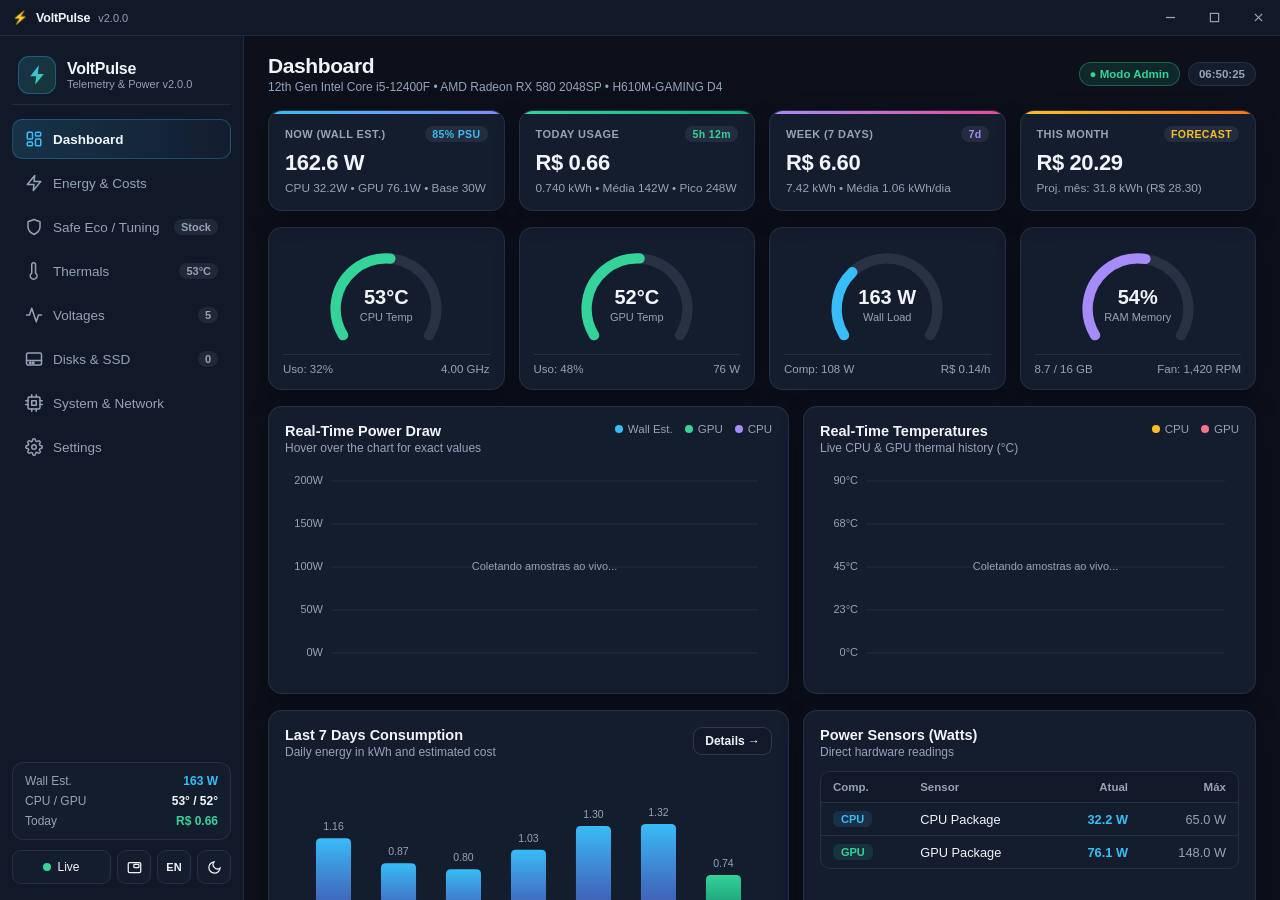
==== commit 998c59e2: "feat(v4.1): safe eco/undervolt tuning (CPU + dedicated GPU only) & extreme CPU/RAM/SSD background op" ====
--- a/ui/index.html
+++ b/ui/index.html
@@ -86,6 +86,11 @@
           <span data-i18n="nav_energy">Energia &amp; Custos</span>
           <span class="nav-pill hidden" id="navSessionPill">REC</span>
         </button>
+        <button class="nav-item" data-view="tuning">
+          <svg viewBox="0 0 24 24" width="18" height="18" fill="none" stroke="currentColor" stroke-width="2" stroke-linecap="round" stroke-linejoin="round"><path d="M12 22s8-4 8-10V5l-8-3-8 3v7c0 6 8 10 8 10z"/></svg>
+          <span data-i18n="nav_tuning">Eco &amp; Undervolt</span>
+          <span class="nav-pill" id="navTuningBadge">Stock</span>
+        </button>
         <button class="nav-item" data-view="thermals">
           <svg viewBox="0 0 24 24" width="18" height="18" fill="none" stroke="currentColor" stroke-width="2" stroke-linecap="round" stroke-linejoin="round"><path d="M14 14.76V3.5a2.5 2.5 0 0 0-5 0v11.26a4.5 4.5 0 1 0 5 0z"/></svg>
           <span data-i18n="nav_thermals">Temperaturas</span>
@@ -489,6 +494,111 @@
               </thead>
               <tbody id="tblHistory"></tbody>
             </table>
+          </div>
+        </div>
+      </section>
+
+      <!-- VIEW 2B: SAFE ECO & UNDERVOLT TUNING -->
+      <section class="view" id="view-tuning">
+        <div class="card">
+          <div class="card-header">
+            <div>
+              <div class="card-title">🛡️ Perfis Seguros de Eficiência &amp; Undervolt Térmico</div>
+              <div class="card-sub">Usa exclusivamente limites certificados do Windows (powercfg) e drivers oficiais — zero risco de Tela Azul (BSOD) ou dano ao hardware</div>
+            </div>
+            <button class="btn btn-danger btn-sm" id="btnRestoreStock">↺ Restaurar Padrão de Fábrica</button>
+          </div>
+
+          <div class="tuning-profiles-grid">
+            <button type="button" class="profile-card" id="profStock" data-prof="stock">
+              <div class="prof-head"><span class="prof-ico">⚖️</span><strong>Padrão (Stock)</strong></div>
+              <p>Configuração original de fábrica: CPU 100% com Turbo Boost normal e GPU 100% do Power Limit.</p>
+              <span class="prof-meta">CPU 100% • Boost Normal • GPU 100%</span>
+            </button>
+
+            <button type="button" class="profile-card" id="profEco" data-prof="eco">
+              <div class="prof-head"><span class="prof-ico">🌿</span><strong>Eco Inteligente</strong><span class="status-tag ok">Recomendado</span></div>
+              <p>Reduz picos de tensão e temperatura em até 15°C e 25–35% menos consumo mantendo alta fluidez.</p>
+              <span class="prof-meta">CPU 99% • Boost Eficiente • GPU 85%</span>
+            </button>
+
+            <button type="button" class="profile-card" id="profUltra" data-prof="ultra_eco">
+              <div class="prof-head"><span class="prof-ico">🤫</span><strong>Ultra Silencioso</strong></div>
+              <p>Consumo mínimo para estudos, trabalho leve, downloads ou deixar o PC ligado à noite.</p>
+              <span class="prof-meta">CPU 85% • Boost Off • GPU 75%</span>
+            </button>
+          </div>
+
+          <div class="toggle-list" style="margin-top:14px">
+            <label class="toggle-row">
+              <input type="checkbox" id="chkAutoEcoOutsideGames" />
+              <span>🎮 <strong>Automático Inteligente:</strong> manter PC em <em>Eco</em> fora de jogos e liberar <em>Padrão (Stock)</em> automaticamente ao abrir um jogo</span>
+            </label>
+          </div>
+        </div>
+
+        <div class="two-col-grid">
+          <div class="card">
+            <div class="card-header">
+              <div>
+                <div class="card-title">Ajuste Fino Seguro (CPU &amp; GPU Dedicada)</div>
+                <div class="card-sub">GPUs integradas são ignoradas automaticamente por segurança</div>
+              </div>
+              <span class="badge badge-ok" id="tuningGpuBadge">Verificando GPU...</span>
+            </div>
+
+            <div class="sim-controls">
+              <div class="sim-field">
+                <div class="sim-label-row">
+                  <span>Estado Máximo da CPU (PowerCfg)</span>
+                  <strong id="tunCpuPctLabel">100%</strong>
+                </div>
+                <input type="range" id="tunCpuPct" min="50" max="100" step="1" value="100" />
+              </div>
+
+              <div class="sim-field">
+                <div class="sim-label-row">
+                  <span>Modo de Turbo Boost da CPU</span>
+                </div>
+                <select id="tunCpuBoost" class="select-input full">
+                  <option value="2">Agressivo (Padrão de fábrica)</option>
+                  <option value="3">Eficiente (Menor voltagem / temperatura)</option>
+                  <option value="1">Habilitado (Normal)</option>
+                  <option value="0">Desativado (Máxima economia térmica)</option>
+                </select>
+              </div>
+
+              <div class="sim-field" id="tunGpuBox">
+                <div class="sim-label-row">
+                  <span>Power Limit GPU Dedicada (<span id="tunGpuName">--</span>)</span>
+                  <strong id="tunGpuPctLabel">100%</strong>
+                </div>
+                <input type="range" id="tunGpuPct" min="65" max="100" step="5" value="100" />
+                <div class="card-sub" id="tunGpuNote" style="margin-top:6px"></div>
+              </div>
+            </div>
+
+            <div class="save-bar">
+              <button class="btn btn-primary" id="btnApplyCustomTuning">Aplicar Ajuste Seguro</button>
+              <span class="save-hint" id="tunLastMsg"></span>
+            </div>
+          </div>
+
+          <div class="card">
+            <div class="card-header">
+              <div>
+                <div class="card-title">⚡ Otimização do Próprio VoltPulse</div>
+                <div class="card-sub">Projetado para gastar quase zero CPU, RAM, Disco e Energia</div>
+              </div>
+              <span class="badge badge-ok" id="appMemBadge">RAM: -- MB</span>
+            </div>
+            <ul class="eco-bullets">
+              <li><strong>WebView2 Suspenso na Bandeja:</strong> ao fechar no <code>X</code>, congela o motor gráfico e devolve memória ao Windows.</li>
+              <li><strong>EcoQoS (Eficiência Windows 11):</strong> roda em baixa prioridade nos núcleos de eficiência em segundo plano.</li>
+              <li><strong>Polling Adaptativo:</strong> desacelera para 5s na bandeja e pausa leitura de processos até você reabrir a janela.</li>
+              <li><strong>Proteção de SSD (-90% escritas):</strong> salva o histórico no disco a cada 3 minutos e automaticamente antes de desligar/suspender.</li>
+              <li><strong>100% Reversível:</strong> nenhum registrador perigoso (MSR/VRM) é modificado; tudo volta ao padrão de fábrica com 1 clique ou ao sair.</li>
+            </ul>
           </div>
         </div>
       </section>
@@ -821,6 +931,14 @@
                 <input type="checkbox" id="setAutoUpdates" />
                 <span>🔄 Verificar atualizações automaticamente no GitHub</span>
               </label>
+              <label class="toggle-row">
+                <input type="checkbox" id="setRestoreStockExit" />
+                <span>🛡️ Restaurar perfil de energia padrão (Stock) ao encerrar o VoltPulse</span>
+              </label>
+              <label class="toggle-row">
+                <input type="checkbox" id="setUltraLowBg" />
+                <span>🍃 Modo Ultra-Leve na bandeja (suspende WebView2, EcoQoS e reduz escritas no SSD)</span>
+              </label>
             </div>
 
             <div class="save-bar">
--- a/ui/styles.css
+++ b/ui/styles.css
@@ -1466,6 +1466,72 @@
 .splash-step.active { color: #38bdf8; font-weight: 600; }
 .splash-step.done { color: #34d399; }
 
+/* ECO & SAFE TUNING PROFILES */
+.tuning-profiles-grid {
+  display: grid;
+  grid-template-columns: repeat(3, minmax(0, 1fr));
+  gap: 12px;
+}
+
+.profile-card {
+  text-align: left;
+  background: var(--bg-elev);
+  border: 1px solid var(--border-strong);
+  border-radius: 12px;
+  padding: 14px;
+  color: var(--text);
+  cursor: pointer;
+  display: flex;
+  flex-direction: column;
+  gap: 8px;
+  transition: all 0.16s ease;
+}
+
+.profile-card:hover {
+  border-color: var(--cyan);
+  background: var(--card-hover);
+}
+
+.profile-card.active {
+  border-color: var(--green);
+  background: rgba(52, 211, 153, 0.10);
+  box-shadow: 0 0 0 1px rgba(52, 211, 153, 0.3);
+}
+
+.prof-head {
+  display: flex;
+  align-items: center;
+  gap: 8px;
+  font-size: 14px;
+}
+
+.prof-ico { font-size: 17px; }
+.profile-card p { font-size: 12px; color: var(--text-muted); line-height: 1.45; }
+.prof-meta { font-size: 11px; color: var(--cyan); font-weight: 600; margin-top: auto; }
+
+.eco-bullets {
+  list-style: none;
+  display: flex;
+  flex-direction: column;
+  gap: 10px;
+  font-size: 12.6px;
+  color: var(--text-muted);
+  line-height: 1.45;
+}
+
+.eco-bullets strong { color: var(--text); }
+.eco-bullets code {
+  background: var(--bg-elev);
+  padding: 1px 6px;
+  border-radius: 5px;
+  border: 1px solid var(--border);
+  font-size: 11.5px;
+}
+
+@media (max-width: 900px) {
+  .tuning-profiles-grid { grid-template-columns: 1fr; }
+}
+
 @media (max-width: 1120px) {
   .kpi-grid, .gauge-grid, .thermal-summary-grid, .volt-rails-grid, .sys-specs-grid {
     grid-template-columns: repeat(2, minmax(0, 1fr));
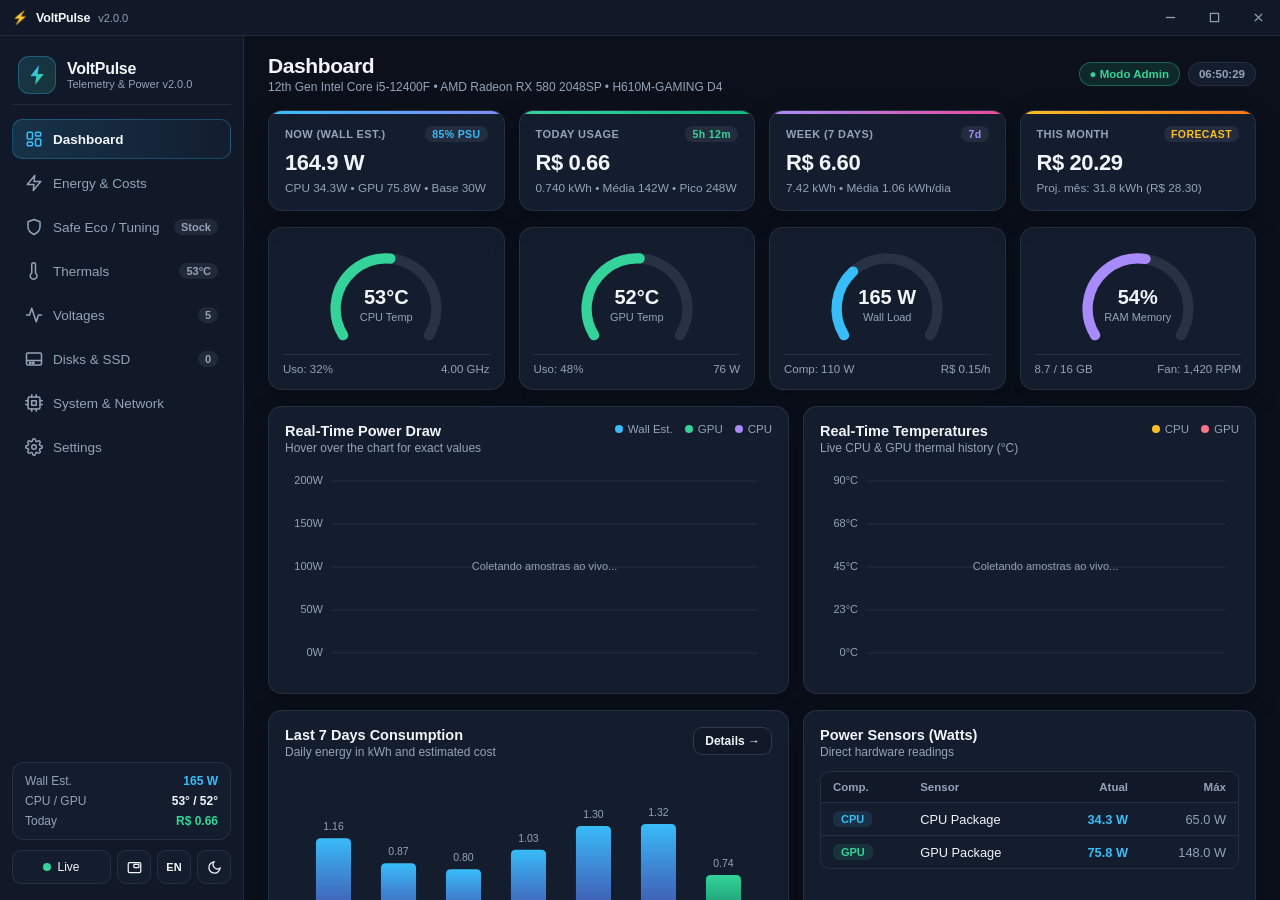
==== commit 43c8dc73: "feat(v4.2): Eco Engine Pro (EPP, AMD ADL OverdriveN/6 + NVIDIA, Idle AFK, Thermal Guard, live saving" ====
--- a/ui/index.html
+++ b/ui/index.html
@@ -500,11 +500,35 @@
 
       <!-- VIEW 2B: SAFE ECO & UNDERVOLT TUNING -->
       <section class="view" id="view-tuning">
+        <!-- Live Impact Strip (Antes vs Depois em tempo real) -->
+        <div class="kpi-grid">
+          <div class="kpi-card accent-cyan">
+            <div class="kpi-head"><span>CONSUMO AGORA</span><span class="kpi-chip cyan" id="tunReasonChip">Manual</span></div>
+            <div class="kpi-value" id="tunLiveWatts">-- W</div>
+            <div class="kpi-sub" id="tunSavingsSub">Baseline Stock: coletando...</div>
+          </div>
+          <div class="kpi-card accent-green">
+            <div class="kpi-head"><span>CPU VCORE / CLOCK</span><span class="kpi-chip green" id="tunEppChip">EPP 0</span></div>
+            <div class="kpi-value" id="tunLiveVcore">-- V</div>
+            <div class="kpi-sub" id="tunLiveClock">Clock: -- GHz</div>
+          </div>
+          <div class="kpi-card accent-amber">
+            <div class="kpi-head"><span>TEMPERATURAS</span><span class="kpi-chip amber" id="tunThermalBadge">Normal</span></div>
+            <div class="kpi-value" id="tunLiveTemps">--° / --°</div>
+            <div class="kpi-sub">CPU / GPU em tempo real</div>
+          </div>
+          <div class="kpi-card accent-purple">
+            <div class="kpi-head"><span>ECONOMIA ESTIMADA</span><span class="kpi-chip purple">8h/DIA</span></div>
+            <div class="kpi-value" id="tunEstMonthlySave">--</div>
+            <div class="kpi-sub" id="tunEstWattsSave">Ative Eco para comparar</div>
+          </div>
+        </div>
+
         <div class="card">
           <div class="card-header">
             <div>
               <div class="card-title">🛡️ Perfis Seguros de Eficiência &amp; Undervolt Térmico</div>
-              <div class="card-sub">Usa exclusivamente limites certificados do Windows (powercfg) e drivers oficiais — zero risco de Tela Azul (BSOD) ou dano ao hardware</div>
+              <div class="card-sub">Usa exclusivamente limites certificados do Windows (powercfg / Speed Shift EPP) e drivers oficiais (AMD ADL / NVIDIA) — zero risco de BSOD</div>
             </div>
             <button class="btn btn-danger btn-sm" id="btnRestoreStock">↺ Restaurar Padrão de Fábrica</button>
           </div>
@@ -512,28 +536,45 @@
           <div class="tuning-profiles-grid">
             <button type="button" class="profile-card" id="profStock" data-prof="stock">
               <div class="prof-head"><span class="prof-ico">⚖️</span><strong>Padrão (Stock)</strong></div>
-              <p>Configuração original de fábrica: CPU 100% com Turbo Boost normal e GPU 100% do Power Limit.</p>
-              <span class="prof-meta">CPU 100% • Boost Normal • GPU 100%</span>
+              <p>Configuração original de fábrica: CPU 100%, EPP 0 (desempenho máximo) e GPU 100% do Power Limit.</p>
+              <span class="prof-meta">CPU 100% • EPP 0 • GPU 100%</span>
             </button>
 
             <button type="button" class="profile-card" id="profEco" data-prof="eco">
               <div class="prof-head"><span class="prof-ico">🌿</span><strong>Eco Inteligente</strong><span class="status-tag ok">Recomendado</span></div>
-              <p>Reduz picos de tensão e temperatura em até 15°C e 25–35% menos consumo mantendo alta fluidez.</p>
-              <span class="prof-meta">CPU 99% • Boost Eficiente • GPU 85%</span>
+              <p>Speed Shift EPP 65 + Boost Eficiente + GPU -15%: derruba VCore, temperatura e 25–35% do consumo com alta fluidez.</p>
+              <span class="prof-meta">CPU 99% • EPP 65 • GPU 85%</span>
             </button>
 
             <button type="button" class="profile-card" id="profUltra" data-prof="ultra_eco">
               <div class="prof-head"><span class="prof-ico">🤫</span><strong>Ultra Silencioso</strong></div>
-              <p>Consumo mínimo para estudos, trabalho leve, downloads ou deixar o PC ligado à noite.</p>
-              <span class="prof-meta">CPU 85% • Boost Off • GPU 75%</span>
+              <p>EPP 90 + Boost Off + Resfriamento Passivo + PCIe ASPM + GPU -25%: ideal para trabalho leve, estudos ou downloads.</p>
+              <span class="prof-meta">CPU 85% • EPP 90 • ASPM • GPU 75%</span>
             </button>
           </div>
 
+          <!-- Automações Inteligentes -->
           <div class="toggle-list" style="margin-top:14px">
             <label class="toggle-row">
               <input type="checkbox" id="chkAutoEcoOutsideGames" />
-              <span>🎮 <strong>Automático Inteligente:</strong> manter PC em <em>Eco</em> fora de jogos e liberar <em>Padrão (Stock)</em> automaticamente ao abrir um jogo</span>
+              <span>🎮 <strong>Eco fora de Jogos:</strong> manter em <em>Eco</em> no dia a dia e liberar <em>Stock (100%)</em> automaticamente ao abrir um jogo</span>
             </label>
+            <div class="toggle-row" style="flex-wrap:wrap">
+              <label style="display:flex;align-items:center;gap:10px;cursor:pointer">
+                <input type="checkbox" id="chkAutoIdleEco" />
+                <span>💤 <strong>Modo Idle (AFK):</strong> entrar em <em>Ultra Silencioso</em> após</span>
+              </label>
+              <input type="number" id="numIdleMins" class="text-input" min="2" max="120" value="10" style="width:68px;padding:4px 8px" />
+              <span>min sem mexer no mouse/teclado (volta na hora ao mexer)</span>
+            </div>
+            <div class="toggle-row" style="flex-wrap:wrap">
+              <label style="display:flex;align-items:center;gap:10px;cursor:pointer">
+                <input type="checkbox" id="chkThermalGuard" />
+                <span>🔥 <strong>Proteção Térmica (Thermal Guard):</strong> aplicar <em>Eco</em> automaticamente se CPU/GPU passar de</span>
+              </label>
+              <input type="number" id="numThermalGuardC" class="text-input" min="65" max="100" value="85" style="width:68px;padding:4px 8px" />
+              <span>°C por 15s (restaura quando esfriar)</span>
+            </div>
           </div>
         </div>
 
@@ -554,6 +595,14 @@
                   <strong id="tunCpuPctLabel">100%</strong>
                 </div>
                 <input type="range" id="tunCpuPct" min="50" max="100" step="1" value="100" />
+              </div>
+
+              <div class="sim-field">
+                <div class="sim-label-row">
+                  <span>Speed Shift / CPPC EPP (0 = Máx Perf • 100 = Máx Eco)</span>
+                  <strong id="tunCpuEppLabel">0</strong>
+                </div>
+                <input type="range" id="tunCpuEpp" min="0" max="100" step="5" value="0" />
               </div>
 
               <div class="sim-field">
@@ -573,8 +622,19 @@
                   <span>Power Limit GPU Dedicada (<span id="tunGpuName">--</span>)</span>
                   <strong id="tunGpuPctLabel">100%</strong>
                 </div>
-                <input type="range" id="tunGpuPct" min="65" max="100" step="5" value="100" />
+                <input type="range" id="tunGpuPct" min="70" max="100" step="5" value="100" />
                 <div class="card-sub" id="tunGpuNote" style="margin-top:6px"></div>
+              </div>
+
+              <div class="toggle-list" style="margin-top:4px">
+                <label class="toggle-row">
+                  <input type="checkbox" id="chkTunPassive" />
+                  <span>Política de Resfriamento Passiva (reduz clock/VCore antes de acelerar fans)</span>
+                </label>
+                <label class="toggle-row">
+                  <input type="checkbox" id="chkTunAspm" />
+                  <span>PCIe ASPM Economia Máxima (reduz consumo em idle do barramento PCIe)</span>
+                </label>
               </div>
             </div>
 
@@ -597,6 +657,7 @@
               <li><strong>EcoQoS (Eficiência Windows 11):</strong> roda em baixa prioridade nos núcleos de eficiência em segundo plano.</li>
               <li><strong>Polling Adaptativo:</strong> desacelera para 5s na bandeja e pausa leitura de processos até você reabrir a janela.</li>
               <li><strong>Proteção de SSD (-90% escritas):</strong> salva o histórico no disco a cada 3 minutos e automaticamente antes de desligar/suspender.</li>
+              <li><strong>AMD ADL &amp; NVIDIA Oficiais:</strong> Power Limit aplicado apenas dentro da faixa certificada da VBIOS (nunca overclock, nunca em GPU integrada).</li>
               <li><strong>100% Reversível:</strong> nenhum registrador perigoso (MSR/VRM) é modificado; tudo volta ao padrão de fábrica com 1 clique ou ao sair.</li>
             </ul>
           </div>
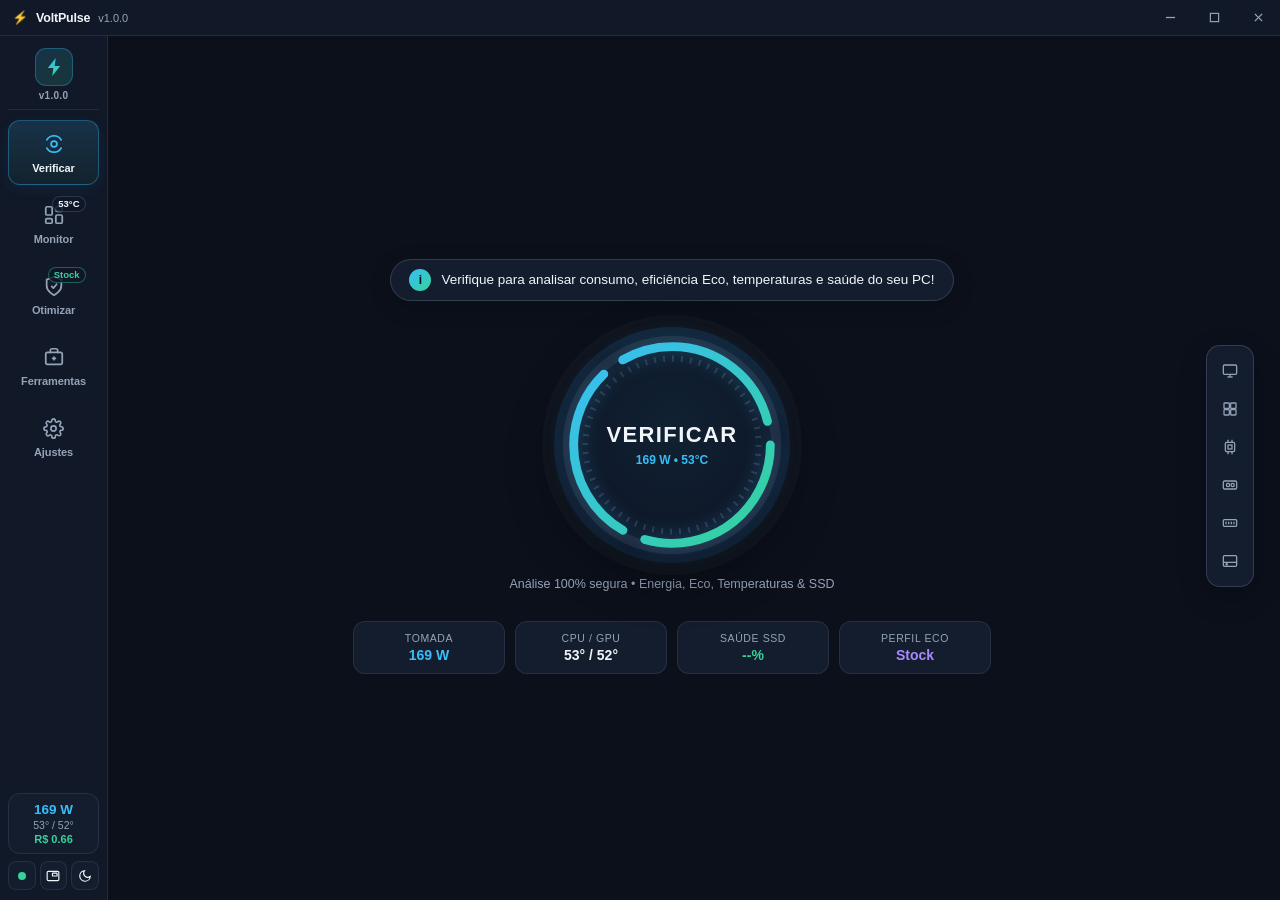
==== commit d991813f: "release(v1.0.0): new Verify & Optimize Hub layout, slim sidebar, safe ETW FPS HUD, vertical/auto-hid" ====
--- a/ui/index.html
+++ b/ui/index.html
@@ -38,7 +38,7 @@
       <div class="titlebar-drag" id="titlebarDrag">
         <span class="titlebar-dot">⚡</span>
         <span class="titlebar-text">VoltPulse</span>
-        <span class="titlebar-ver" id="titlebarVer">v4.0.0</span>
+        <span class="titlebar-ver" id="titlebarVer">v1.0.0</span>
         <span class="titlebar-pill game hidden" id="titlebarGameBadge">🎮 Modo Jogo</span>
         <button class="titlebar-pill update hidden" id="titlebarUpdateBtn">↑ Nova versão disponível</button>
       </div>
@@ -56,11 +56,11 @@
     </div>
 
     <div class="app-shell">
-    <!-- SIDEBAR -->
+    <!-- SIDEBAR SLIM (Estilo Driver Booster × VoltPulse) -->
     <aside class="sidebar">
-      <div class="brand">
+      <div class="brand-slim" title="VoltPulse">
         <div class="brand-logo">
-          <svg viewBox="0 0 32 32" width="24" height="24" fill="none">
+          <svg viewBox="0 0 32 32" width="22" height="22" fill="none">
             <path d="M18.5 3L7 17.5h8L13.5 29 25 14.5h-8L18.5 3z" fill="url(#vpGrad)" />
             <defs>
               <linearGradient id="vpGrad" x1="7" y1="3" x2="25" y2="29" gradientUnits="userSpaceOnUse">
@@ -70,91 +70,81 @@
             </defs>
           </svg>
         </div>
-        <div>
-          <div class="brand-name">VoltPulse</div>
-          <div class="brand-sub">Telemetry &amp; Power <span id="appVersionBadge">v2.0</span></div>
-        </div>
+        <div class="brand-ver" id="appVersionBadge">v1.0.0</div>
       </div>
 
-      <nav class="nav">
-        <button class="nav-item active" data-view="overview">
-          <svg viewBox="0 0 24 24" width="18" height="18" fill="none" stroke="currentColor" stroke-width="2" stroke-linecap="round" stroke-linejoin="round"><rect x="3" y="3" width="7" height="9" rx="1.5"/><rect x="14" y="3" width="7" height="5" rx="1.5"/><rect x="14" y="12" width="7" height="9" rx="1.5"/><rect x="3" y="16" width="7" height="5" rx="1.5"/></svg>
-          <span data-i18n="nav_overview">Dashboard</span>
+      <nav class="nav-slim">
+        <button class="nav-tile active" data-nav="scan" data-view="scan">
+          <span class="nav-tile-icon">
+            <svg viewBox="0 0 24 24" width="22" height="22" fill="none" stroke="currentColor" stroke-width="1.9" stroke-linecap="round">
+              <path d="M12 3a9 9 0 0 1 7.79 4.5"/><path d="M19.79 16.5A9 9 0 0 1 4.21 16.5"/><path d="M4.21 7.5A9 9 0 0 1 12 3"/>
+              <circle cx="12" cy="12" r="3.2"/>
+            </svg>
+          </span>
+          <span class="nav-tile-lbl">Verificar</span>
         </button>
-        <button class="nav-item" data-view="energy">
-          <svg viewBox="0 0 24 24" width="18" height="18" fill="none" stroke="currentColor" stroke-width="2" stroke-linecap="round" stroke-linejoin="round"><polygon points="13 2 3 14 12 14 11 22 21 10 12 10 13 2"/></svg>
-          <span data-i18n="nav_energy">Energia &amp; Custos</span>
-          <span class="nav-pill hidden" id="navSessionPill">REC</span>
+
+        <button class="nav-tile" data-nav="monitor" data-view="overview">
+          <span class="nav-tile-icon">
+            <svg viewBox="0 0 24 24" width="22" height="22" fill="none" stroke="currentColor" stroke-width="1.9" stroke-linecap="round" stroke-linejoin="round"><rect x="3" y="3" width="7" height="9" rx="1.5"/><rect x="14" y="3" width="7" height="5" rx="1.5"/><rect x="14" y="12" width="7" height="9" rx="1.5"/><rect x="3" y="16" width="7" height="5" rx="1.5"/></svg>
+            <span class="tile-badge" id="navTempBadge">--°</span>
+          </span>
+          <span class="nav-tile-lbl">Monitor</span>
         </button>
-        <button class="nav-item" data-view="tuning">
-          <svg viewBox="0 0 24 24" width="18" height="18" fill="none" stroke="currentColor" stroke-width="2" stroke-linecap="round" stroke-linejoin="round"><path d="M12 22s8-4 8-10V5l-8-3-8 3v7c0 6 8 10 8 10z"/></svg>
-          <span data-i18n="nav_tuning">Eco &amp; Undervolt</span>
-          <span class="nav-pill" id="navTuningBadge">Stock</span>
+
+        <button class="nav-tile" data-nav="tuning" data-view="tuning">
+          <span class="nav-tile-icon">
+            <svg viewBox="0 0 24 24" width="22" height="22" fill="none" stroke="currentColor" stroke-width="1.9" stroke-linecap="round" stroke-linejoin="round"><path d="M12 22s8-4 8-10V5l-8-3-8 3v7c0 6 8 10 8 10z"/><path d="M9.5 12.5l1.8 1.8 3.6-4.2"/></svg>
+            <span class="tile-badge eco" id="navTuningBadge">Stock</span>
+          </span>
+          <span class="nav-tile-lbl">Otimizar</span>
         </button>
-        <button class="nav-item" data-view="thermals">
-          <svg viewBox="0 0 24 24" width="18" height="18" fill="none" stroke="currentColor" stroke-width="2" stroke-linecap="round" stroke-linejoin="round"><path d="M14 14.76V3.5a2.5 2.5 0 0 0-5 0v11.26a4.5 4.5 0 1 0 5 0z"/></svg>
-          <span data-i18n="nav_thermals">Temperaturas</span>
-          <span class="nav-pill" id="navTempBadge">--°</span>
+
+        <button class="nav-tile" data-nav="tools" data-view="tools">
+          <span class="nav-tile-icon">
+            <svg viewBox="0 0 24 24" width="22" height="22" fill="none" stroke="currentColor" stroke-width="1.9" stroke-linecap="round" stroke-linejoin="round"><rect x="3" y="7" width="18" height="13" rx="2"/><path d="M8 7V5a2 2 0 0 1 2-2h4a2 2 0 0 1 2 2v2"/><line x1="12" y1="12" x2="12" y2="15"/><line x1="10.5" y1="13.5" x2="13.5" y2="13.5"/></svg>
+            <span class="tile-badge rec hidden" id="navSessionPill">REC</span>
+          </span>
+          <span class="nav-tile-lbl">Ferramentas</span>
         </button>
-        <button class="nav-item" data-view="voltages">
-          <svg viewBox="0 0 24 24" width="18" height="18" fill="none" stroke="currentColor" stroke-width="2" stroke-linecap="round" stroke-linejoin="round"><polyline points="22 12 18 12 15 21 9 3 6 12 2 12"/></svg>
-          <span data-i18n="nav_voltages">Voltagens</span>
-          <span class="nav-pill" id="navVoltCount">0</span>
-        </button>
-        <button class="nav-item" data-view="disks">
-          <svg viewBox="0 0 24 24" width="18" height="18" fill="none" stroke="currentColor" stroke-width="2" stroke-linecap="round" stroke-linejoin="round"><rect x="2" y="4" width="20" height="16" rx="2"/><line x1="2" y1="14" x2="22" y2="14"/><circle cx="7" cy="17" r="1"/><circle cx="11" cy="17" r="1"/></svg>
-          <span data-i18n="nav_disks">Discos &amp; SSD</span>
-          <span class="nav-pill" id="navDiskHealth">--%</span>
-        </button>
-        <button class="nav-item" data-view="system">
-          <svg viewBox="0 0 24 24" width="18" height="18" fill="none" stroke="currentColor" stroke-width="2" stroke-linecap="round" stroke-linejoin="round"><rect x="4" y="4" width="16" height="16" rx="2"/><rect x="9" y="9" width="6" height="6"/><line x1="9" y1="1" x2="9" y2="4"/><line x1="15" y1="1" x2="15" y2="4"/><line x1="9" y1="20" x2="9" y2="23"/><line x1="15" y1="20" x2="15" y2="23"/><line x1="20" y1="9" x2="23" y2="9"/><line x1="20" y1="14" x2="23" y2="14"/><line x1="1" y1="9" x2="4" y2="9"/><line x1="1" y1="14" x2="4" y2="14"/></svg>
-          <span data-i18n="nav_system">Sistema &amp; Rede</span>
-        </button>
-        <button class="nav-item" data-view="settings">
-          <svg viewBox="0 0 24 24" width="18" height="18" fill="none" stroke="currentColor" stroke-width="2" stroke-linecap="round" stroke-linejoin="round"><circle cx="12" cy="12" r="3"/><path d="M19.4 15a1.65 1.65 0 0 0 .33 1.82l.06.06a2 2 0 1 1-2.83 2.83l-.06-.06a1.65 1.65 0 0 0-1.82-.33 1.65 1.65 0 0 0-1 1.51V21a2 2 0 1 1-4 0v-.09A1.65 1.65 0 0 0 9 19.4a1.65 1.65 0 0 0-1.82.33l-.06.06a2 2 0 1 1-2.83-2.83l.06-.06a1.65 1.65 0 0 0 .33-1.82 1.65 1.65 0 0 0-1.51-1H3a2 2 0 1 1 0-4h.09A1.65 1.65 0 0 0 4.6 9a1.65 1.65 0 0 0-.33-1.82l-.06-.06a2 2 0 1 1 2.83-2.83l.06.06a1.65 1.65 0 0 0 1.82.33H9a1.65 1.65 0 0 0 1-1.51V3a2 2 0 1 1 4 0v.09a1.65 1.65 0 0 0 1 1.51 1.65 1.65 0 0 0 1.82-.33l.06-.06a2 2 0 1 1 2.83 2.83l-.06.06a1.65 1.65 0 0 0-.33 1.82V9c.26.6.85 1 1.51 1H21a2 2 0 1 1 0 4h-.09a1.65 1.65 0 0 0-1.51 1z"/></svg>
-          <span data-i18n="nav_settings">Configurações</span>
+
+        <button class="nav-tile" data-nav="settings" data-view="settings">
+          <span class="nav-tile-icon">
+            <svg viewBox="0 0 24 24" width="21" height="21" fill="none" stroke="currentColor" stroke-width="1.9" stroke-linecap="round" stroke-linejoin="round"><circle cx="12" cy="12" r="3"/><path d="M19.4 15a1.65 1.65 0 0 0 .33 1.82l.06.06a2 2 0 1 1-2.83 2.83l-.06-.06a1.65 1.65 0 0 0-1.82-.33 1.65 1.65 0 0 0-1 1.51V21a2 2 0 1 1-4 0v-.09A1.65 1.65 0 0 0 9 19.4a1.65 1.65 0 0 0-1.82.33l-.06.06a2 2 0 1 1-2.83-2.83l.06-.06a1.65 1.65 0 0 0 .33-1.82 1.65 1.65 0 0 0-1.51-1H3a2 2 0 1 1 0-4h.09A1.65 1.65 0 0 0 4.6 9a1.65 1.65 0 0 0-.33-1.82l-.06-.06a2 2 0 1 1 2.83-2.83l.06.06a1.65 1.65 0 0 0 1.82.33H9a1.65 1.65 0 0 0 1-1.51V3a2 2 0 1 1 4 0v.09a1.65 1.65 0 0 0 1 1.51 1.65 1.65 0 0 0 1.82-.33l.06-.06a2 2 0 1 1 2.83 2.83l-.06.06a1.65 1.65 0 0 0-.33 1.82V9c.26.6.85 1 1.51 1H21a2 2 0 1 1 0 4h-.09a1.65 1.65 0 0 0-1.51 1z"/></svg>
+          </span>
+          <span class="nav-tile-lbl">Ajustes</span>
         </button>
       </nav>
 
-      <!-- MINI LIVE WIDGET -->
-      <div class="sidebar-footer">
-        <div class="mini-telemetry">
-          <div class="mini-row">
-            <span class="mini-label" data-i18n="mini_wall">Tomada</span>
-            <span class="mini-val cyan" id="sideWatts">-- W</span>
-          </div>
-          <div class="mini-row">
-            <span class="mini-label">CPU / GPU</span>
-            <span class="mini-val" id="sideTemps">--° / --°</span>
-          </div>
-          <div class="mini-row">
-            <span class="mini-label" data-i18n="mini_today">Hoje</span>
-            <span class="mini-val green" id="sideToday">--</span>
-          </div>
-        </div>
-
-        <div class="sidebar-actions">
-          <button id="btnPause" class="icon-action-btn" title="Pausar/Retomar leitura">
+      <!-- MINI LIVE TELEMETRY (Compact Slim Footer) -->
+      <div class="sidebar-footer slim">
+        <div class="mini-telemetry slim" data-goto="overview" title="Abrir Monitor ao Vivo">
+          <div class="slim-watts cyan" id="sideWatts">-- W</div>
+          <div class="slim-meta" id="sideTemps">--° / --°</div>
+          <div class="slim-cost green" id="sideToday">--</div>
+        </div>
+
+        <div class="sidebar-actions slim">
+          <button id="btnPause" class="icon-action-btn square" title="Pausar/Retomar leitura">
             <span class="status-dot live" id="liveDot"></span>
-            <span id="btnPauseText">Ao vivo</span>
+            <span id="btnPauseText" class="sr-only">Ao vivo</span>
           </button>
-          <button id="btnOverlayToggle" class="icon-action-btn square" title="Mini Widget Flutuante (Overlay)">
-            <svg viewBox="0 0 24 24" width="15" height="15" fill="none" stroke="currentColor" stroke-width="2"><rect x="2" y="4" width="20" height="16" rx="2"/><rect x="11" y="7" width="8" height="5" rx="1"/></svg>
+          <button id="btnOverlayToggle" class="icon-action-btn square" title="Mini Widget Flutuante (Overlay + FPS)">
+            <svg viewBox="0 0 24 24" width="14" height="14" fill="none" stroke="currentColor" stroke-width="2"><rect x="2" y="4" width="20" height="16" rx="2"/><rect x="11" y="7" width="8" height="5" rx="1"/></svg>
           </button>
-          <button id="btnLangToggle" class="icon-action-btn square" title="Português / English" style="font-size:11px;font-weight:700">PT</button>
-          <button id="btnThemeToggle" class="icon-action-btn square" title="Alternar tema Claro/Escuro">
-            <svg id="themeIcon" viewBox="0 0 24 24" width="15" height="15" fill="none" stroke="currentColor" stroke-width="2"><path d="M21 12.79A9 9 0 1 1 11.21 3 7 7 0 0 0 21 12.79z"/></svg>
+          <button id="btnThemeToggle" class="icon-action-btn square" title="Alternar Tema">
+            <svg id="themeIcon" viewBox="0 0 24 24" width="14" height="14" fill="none" stroke="currentColor" stroke-width="2"><path d="M21 12.79A9 9 0 1 1 11.21 3 7 7 0 0 0 21 12.79z"/></svg>
           </button>
         </div>
       </div>
     </aside>
 
     <!-- MAIN CONTENT -->
-    <main class="main">
+    <main class="main" id="mainScroll">
       <!-- TOPBAR -->
-      <header class="topbar">
+      <header class="topbar" id="mainTopbar">
         <div>
-          <h1 class="page-title" id="pageTitle">Dashboard</h1>
+          <h1 class="page-title" id="pageTitle">Verificar</h1>
           <div class="hw-strip" id="hwStrip">Detectando componentes do PC...</div>
         </div>
         <div class="topbar-right">
@@ -162,6 +152,16 @@
           <span class="badge badge-muted" id="badgeLastUpdate">--:--:--</span>
         </div>
       </header>
+
+      <!-- SUB-ABAS DO MONITOR (aparece nas telas de telemetria detalhada) -->
+      <div class="monitor-subnav hidden" id="monitorSubnav">
+        <button class="subtab-btn active" data-view="overview">📊 Visão Geral</button>
+        <button class="subtab-btn" data-view="energy">⚡ Energia &amp; Custos</button>
+        <button class="subtab-btn" data-view="thermals">🌡️ Temperaturas</button>
+        <button class="subtab-btn" data-view="voltages">📈 Voltagens <span class="subtab-pill" id="navVoltCount">0</span></button>
+        <button class="subtab-btn" data-view="disks">💾 Discos &amp; SSD <span class="subtab-pill" id="navDiskHealth">--%</span></button>
+        <button class="subtab-btn" data-view="system">🌐 Sistema &amp; Rede</button>
+      </div>
 
       <!-- ALERTS BANNER (admin / PawnIO) -->
       <div id="alertBanner" class="alert-banner hidden">
@@ -169,8 +169,130 @@
         <button class="btn btn-sm btn-accent" id="alertBannerAction"></button>
       </div>
 
+      <!-- VIEW 0: VERIFICAR (Tela Hero Estilo Driver Booster × VoltPulse) -->
+      <section class="view active" id="view-scan">
+        <div class="scan-stage" id="scanHeroStage">
+          <!-- Pílula de Status Superior -->
+          <div class="scan-status-pill" id="scanBannerPill">
+            <span class="scan-pill-ico" id="scanBannerIco">i</span>
+            <span id="scanBannerText">Verifique para analisar consumo, eficiência, temperaturas e saúde do seu PC!</span>
+          </div>
+
+          <!-- Grande Botão Circular Animado (Estilo Driver Booster) -->
+          <div class="scan-orb-wrap">
+            <button type="button" class="scan-orb" id="btnRunScan" title="Clique para iniciar a verificação inteligente">
+              <svg class="scan-orb-svg" viewBox="0 0 240 240">
+                <defs>
+                  <linearGradient id="scanRingGrad" x1="0%" y1="0%" x2="100%" y2="100%">
+                    <stop offset="0%" stop-color="#38BDF8"/>
+                    <stop offset="100%" stop-color="#34D399"/>
+                  </linearGradient>
+                  <linearGradient id="scanRingWarn" x1="0%" y1="0%" x2="100%" y2="100%">
+                    <stop offset="0%" stop-color="#F59E0B"/>
+                    <stop offset="100%" stop-color="#FB7185"/>
+                  </linearGradient>
+                </defs>
+                <!-- Anel de fundo -->
+                <circle cx="120" cy="120" r="106" fill="none" stroke="rgba(148,163,184,0.12)" stroke-width="10"/>
+                <!-- Marcações radiais internas de precisão -->
+                <circle cx="120" cy="120" r="88" fill="none" stroke="rgba(148,163,184,0.22)" stroke-width="6" stroke-dasharray="2 7.2"/>
+                <!-- 3 Arcos segmentados principais (rotacionam durante a verificação) -->
+                <g class="scan-arcs" id="scanArcsGroup">
+                  <circle cx="120" cy="120" r="100" fill="none" stroke="url(#scanRingGrad)" stroke-width="9" stroke-linecap="round" stroke-dasharray="185 443" stroke-dashoffset="0"/>
+                  <circle cx="120" cy="120" r="100" fill="none" stroke="url(#scanRingGrad)" stroke-width="9" stroke-linecap="round" stroke-dasharray="185 443" stroke-dashoffset="-209"/>
+                  <circle cx="120" cy="120" r="100" fill="none" stroke="url(#scanRingGrad)" stroke-width="9" stroke-linecap="round" stroke-dasharray="185 443" stroke-dashoffset="-418"/>
+                </g>
+              </svg>
+              <div class="scan-orb-core">
+                <span class="scan-orb-label" id="scanOrbLabel">VERIFICAR</span>
+                <span class="scan-orb-sub" id="scanOrbSub">-- W • --°C</span>
+              </div>
+            </button>
+            <div class="scan-step-caption" id="scanStepCaption">Análise 100% segura • Energia, Eco, Temperaturas &amp; SSD</div>
+          </div>
+
+          <!-- Resumo Ao Vivo Discreto na Base -->
+          <div class="scan-quick-strip">
+            <button type="button" class="scan-qchip" data-goto="overview">
+              <span class="qchip-lbl">Tomada</span>
+              <strong class="cyan" id="scanQWatts">-- W</strong>
+            </button>
+            <button type="button" class="scan-qchip" data-goto="thermals">
+              <span class="qchip-lbl">CPU / GPU</span>
+              <strong id="scanQTemps">--° / --°</strong>
+            </button>
+            <button type="button" class="scan-qchip" data-goto="disks">
+              <span class="qchip-lbl">Saúde SSD</span>
+              <strong class="green" id="scanQDisk">--%</strong>
+            </button>
+            <button type="button" class="scan-qchip" data-goto="tuning">
+              <span class="qchip-lbl">Perfil Eco</span>
+              <strong class="purple" id="scanQProfile">Stock</strong>
+            </button>
+          </div>
+
+          <!-- Barra Flutuante Direita de Hardware (Estilo Driver Booster) -->
+          <div class="hw-dock" id="hwDock">
+            <button type="button" class="hw-dock-btn" data-goto="overview" id="dockSys" title="Consumo &amp; Sistema">
+              <svg viewBox="0 0 24 24" width="16" height="16" fill="none" stroke="currentColor" stroke-width="1.9"><rect x="2" y="3" width="20" height="14" rx="2"/><line x1="8" y1="21" x2="16" y2="21"/><line x1="12" y1="17" x2="12" y2="21"/></svg>
+            </button>
+            <button type="button" class="hw-dock-btn" data-goto="settings" id="dockWin" title="Windows Admin &amp; PawnIO">
+              <svg viewBox="0 0 24 24" width="16" height="16" fill="none" stroke="currentColor" stroke-width="1.9"><rect x="3" y="3" width="8" height="8" rx="1"/><rect x="13" y="3" width="8" height="8" rx="1"/><rect x="3" y="13" width="8" height="8" rx="1"/><rect x="13" y="13" width="8" height="8" rx="1"/></svg>
+            </button>
+            <button type="button" class="hw-dock-btn" data-goto="thermals" id="dockCpu" title="Processador (CPU)">
+              <svg viewBox="0 0 24 24" width="16" height="16" fill="none" stroke="currentColor" stroke-width="1.9"><rect x="5" y="5" width="14" height="14" rx="2"/><rect x="9" y="9" width="6" height="6"/><line x1="9" y1="1" x2="9" y2="5"/><line x1="15" y1="1" x2="15" y2="5"/><line x1="9" y1="19" x2="9" y2="23"/><line x1="15" y1="19" x2="15" y2="23"/></svg>
+            </button>
+            <button type="button" class="hw-dock-btn" data-goto="tuning" id="dockGpu" title="Placa de Vídeo (GPU)">
+              <svg viewBox="0 0 24 24" width="16" height="16" fill="none" stroke="currentColor" stroke-width="1.9"><rect x="2" y="6" width="20" height="12" rx="2"/><circle cx="9" cy="12" r="2.5"/><circle cx="16" cy="12" r="2.5"/></svg>
+            </button>
+            <button type="button" class="hw-dock-btn" data-goto="system" id="dockRam" title="Memória RAM">
+              <svg viewBox="0 0 24 24" width="16" height="16" fill="none" stroke="currentColor" stroke-width="1.9"><rect x="2" y="7" width="20" height="10" rx="1.5"/><line x1="6" y1="10" x2="6" y2="14"/><line x1="10" y1="10" x2="10" y2="14"/><line x1="14" y1="10" x2="14" y2="14"/><line x1="18" y1="10" x2="18" y2="14"/></svg>
+            </button>
+            <button type="button" class="hw-dock-btn" data-goto="disks" id="dockSsd" title="SSD &amp; Armazenamento">
+              <svg viewBox="0 0 24 24" width="16" height="16" fill="none" stroke="currentColor" stroke-width="1.9"><rect x="2" y="4" width="20" height="16" rx="2"/><line x1="2" y1="14" x2="22" y2="14"/><circle cx="7" cy="17" r="1"/></svg>
+            </button>
+          </div>
+        </div>
+
+        <!-- Resultado da Verificação & Recomendações em 1 Clique -->
+        <div class="scan-results hidden" id="scanResultsStage">
+          <div class="card scan-res-hero">
+            <div class="scan-score-ring">
+              <svg viewBox="0 0 100 100" width="84" height="84">
+                <circle cx="50" cy="50" r="42" fill="none" stroke="rgba(148,163,184,0.16)" stroke-width="8"/>
+                <circle id="scanScoreArc" cx="50" cy="50" r="42" fill="none" stroke="#34D399" stroke-width="8" stroke-linecap="round" stroke-dasharray="264" stroke-dashoffset="264" transform="rotate(-90 50 50)"/>
+              </svg>
+              <div class="scan-score-num">
+                <strong id="scanScoreVal">--</strong>
+                <span>NOTA</span>
+              </div>
+            </div>
+            <div class="scan-res-info">
+              <h2 id="scanResTitle">Verificação concluída</h2>
+              <p id="scanResSub">Analisamos seu consumo, eficiência Eco, temperaturas e saúde dos SSDs.</p>
+              <div class="scan-ok-strip" id="scanOkStrip"></div>
+            </div>
+            <div class="scan-res-actions">
+              <button type="button" class="btn btn-primary" id="btnApplyAllRecs">⚡ Otimizar Selecionados</button>
+              <button type="button" class="btn btn-ghost btn-sm" id="btnRescan">↻ Verificar Novamente</button>
+            </div>
+          </div>
+
+          <div class="card">
+            <div class="card-header">
+              <div>
+                <div class="card-title" id="scanListHeading">Sugestões para Menor Consumo &amp; Melhor Proteção</div>
+                <div class="card-sub">Todas as otimizações usam exclusivamente APIs oficiais do Windows e drivers certificados (100% reversíveis)</div>
+              </div>
+              <span class="badge badge-ok" id="scanRecCountBadge">0 sugestões</span>
+            </div>
+            <div class="scan-recs-list" id="scanRecsList"></div>
+          </div>
+        </div>
+      </section>
+
       <!-- VIEW 1: OVERVIEW -->
-      <section class="view active" id="view-overview">
+      <section class="view" id="view-overview">
         <!-- 4 KPI Cards -->
         <div class="kpi-grid">
           <div class="kpi-card accent-cyan">
@@ -826,6 +948,89 @@
                 </thead>
                 <tbody id="tblClocksLoads"></tbody>
               </table>
+            </div>
+          </div>
+        </div>
+      </section>
+
+      <!-- VIEW 5B: FERRAMENTAS (Toolbox Estilo Driver Booster) -->
+      <section class="view" id="view-tools">
+        <div class="tools-grid">
+          <div class="card tool-card">
+            <div class="tool-ico cyan">📌</div>
+            <div class="tool-body">
+              <div class="tool-head">
+                <strong>Mini Widget Flutuante (HUD + FPS)</strong>
+                <span class="badge badge-muted" id="toolOverlayStatus">Desativado</span>
+              </div>
+              <p>Barra compacta sempre no topo com FPS seguro (ETW), Watts, CPU, GPU e RAM. Clique direito no widget para alternar <strong>Vertical</strong>, <strong>Auto-ocultar</strong> ou <strong>Transparência</strong>.</p>
+              <button type="button" class="btn btn-primary btn-sm" id="btnToolOverlay">Ativar / Ocultar Mini Widget</button>
+            </div>
+          </div>
+
+          <div class="card tool-card">
+            <div class="tool-ico green">🎮</div>
+            <div class="tool-body">
+              <div class="tool-head">
+                <strong>Medidor de Sessão / Jogo</strong>
+                <span class="badge badge-muted" id="toolSessStatus">Parado</span>
+              </div>
+              <p>Calcule exatamente quanto uma partida, renderização ou turno de trabalho custou em Reais, kWh e pico térmico.</p>
+              <button type="button" class="btn btn-ghost btn-sm" data-goto="energy">Abrir Medidor →</button>
+            </div>
+          </div>
+
+          <div class="card tool-card">
+            <div class="tool-ico amber">🧮</div>
+            <div class="tool-body">
+              <div class="tool-head">
+                <strong>Simulador de Conta de Luz</strong>
+                <span class="badge badge-ok" id="toolTariffBadge">-- /kWh</span>
+              </div>
+              <p>Simule quantos Reais seu PC gasta por dia, semana e mês ajustando horas de uso e potência média.</p>
+              <button type="button" class="btn btn-ghost btn-sm" data-goto="energy">Abrir Simulador →</button>
+            </div>
+          </div>
+
+          <div class="card tool-card">
+            <div class="tool-ico purple">📊</div>
+            <div class="tool-body">
+              <div class="tool-head">
+                <strong>Exportar Histórico (CSV)</strong>
+                <span class="badge badge-muted">Excel / Planilhas</span>
+              </div>
+              <p>Exporte todos os registros diários de consumo em kWh, custo, média e pico de Watts para abrir no Excel.</p>
+              <div class="btn-group">
+                <button type="button" class="btn btn-ghost btn-sm" id="btnToolExportCsv">Exportar CSV</button>
+                <button type="button" class="btn btn-ghost btn-sm" id="btnToolOpenFolder">Abrir Pasta</button>
+              </div>
+            </div>
+          </div>
+
+          <div class="card tool-card">
+            <div class="tool-ico cyan">🔌</div>
+            <div class="tool-body">
+              <div class="tool-head">
+                <strong>API JSON Local</strong>
+                <span class="badge badge-muted" id="toolApiStatus">Desativada</span>
+              </div>
+              <p>Integre a telemetria ao vivo do VoltPulse (Watts, Temps, FPS) com <strong>Home Assistant</strong> ou <strong>Stream Deck</strong>.</p>
+              <button type="button" class="btn btn-ghost btn-sm" id="btnToolToggleApi">Ativar / Desativar API</button>
+            </div>
+          </div>
+
+          <div class="card tool-card">
+            <div class="tool-ico green">🩺</div>
+            <div class="tool-body">
+              <div class="tool-head">
+                <strong>Diagnóstico, PawnIO &amp; Atualizações</strong>
+                <span class="badge badge-ok" id="toolPawnStatus">Verificando</span>
+              </div>
+              <p>Confira privilégios de Administrador, driver assinado PawnIO e busque novas versões oficiais no GitHub.</p>
+              <div class="btn-group">
+                <button type="button" class="btn btn-primary btn-sm" id="btnToolCheckUpd">🔄 Verificar Atualizações</button>
+                <button type="button" class="btn btn-ghost btn-sm" id="btnToolInstallDeps">Verificar PawnIO</button>
+              </div>
             </div>
           </div>
         </div>
@@ -931,6 +1136,14 @@
               </label>
 
               <label class="form-field" style="grid-column:span 1">
+                <span>Tela inicial ao abrir</span>
+                <select id="setStartView" class="select-input full">
+                  <option value="scan">🔍 Verificar (Recomendado)</option>
+                  <option value="monitor">📊 Monitor (Dashboard)</option>
+                </select>
+              </label>
+
+              <label class="form-field" style="grid-column:span 1">
                 <span>Idioma / Language</span>
                 <select id="setLang" class="select-input full"></select>
               </label>
--- a/ui/styles.css
+++ b/ui/styles.css
@@ -1540,3 +1540,675 @@
     grid-template-columns: 1fr;
   }
 }
+
+/* ========================================================================= */
+/* v1.0.0 — LAYOUT DRIVER BOOSTER × VOLTPULSE (SIDEBAR SLIM + VERIFICAR HUB) */
+/* ========================================================================= */
+.sr-only {
+  position: absolute;
+  width: 1px;
+  height: 1px;
+  overflow: hidden;
+  clip: rect(0, 0, 0, 0);
+  white-space: nowrap;
+}
+
+.app-shell {
+  grid-template-columns: 108px minmax(0, 1fr);
+}
+
+.sidebar {
+  width: 108px;
+  min-width: 108px;
+  max-width: 108px;
+  padding: 12px 8px 10px;
+  gap: 10px;
+  align-items: center;
+}
+
+.brand-slim {
+  display: flex;
+  flex-direction: column;
+  align-items: center;
+  gap: 4px;
+  padding-bottom: 8px;
+  width: 100%;
+  border-bottom: 1px solid var(--border);
+}
+
+.brand-ver {
+  font-size: 10px;
+  font-weight: 600;
+  color: var(--text-muted);
+  letter-spacing: 0.3px;
+}
+
+.nav-slim {
+  display: flex;
+  flex-direction: column;
+  gap: 6px;
+  width: 100%;
+  flex: 1;
+}
+
+.nav-tile {
+  position: relative;
+  width: 100%;
+  display: flex;
+  flex-direction: column;
+  align-items: center;
+  justify-content: center;
+  gap: 5px;
+  padding: 10px 4px;
+  border-radius: 12px;
+  border: 1px solid transparent;
+  background: transparent;
+  color: var(--text-muted);
+  cursor: pointer;
+  transition: all 0.16s ease;
+}
+
+.nav-tile:hover {
+  background: rgba(148, 163, 184, 0.09);
+  color: var(--text);
+}
+
+.nav-tile.active {
+  background: linear-gradient(180deg, rgba(56, 189, 248, 0.16), rgba(52, 211, 153, 0.06));
+  border-color: rgba(56, 189, 248, 0.34);
+  color: var(--text);
+  box-shadow: 0 4px 14px rgba(2, 132, 199, 0.12);
+}
+
+.nav-tile.active .nav-tile-icon svg {
+  color: var(--cyan);
+}
+
+.nav-tile-icon {
+  position: relative;
+  display: grid;
+  place-items: center;
+  width: 28px;
+  height: 26px;
+}
+
+.nav-tile-lbl {
+  font-size: 11px;
+  font-weight: 600;
+  letter-spacing: -0.1px;
+}
+
+.tile-badge {
+  position: absolute;
+  top: -6px;
+  right: -18px;
+  font-size: 9.5px;
+  font-weight: 700;
+  padding: 1px 5px;
+  border-radius: 99px;
+  background: rgba(15, 23, 42, 0.85);
+  border: 1px solid var(--border-strong);
+  color: var(--text);
+  line-height: 1.25;
+}
+
+[data-theme="light"] .tile-badge {
+  background: #ffffff;
+}
+
+.tile-badge.eco {
+  color: var(--green);
+  border-color: rgba(52, 211, 153, 0.4);
+}
+
+.tile-badge.rec {
+  background: #e11d48;
+  border-color: #fb7185;
+  color: #ffffff;
+}
+
+.sidebar-footer.slim {
+  width: 100%;
+  gap: 7px;
+}
+
+.mini-telemetry.slim {
+  padding: 8px 6px;
+  gap: 2px;
+  align-items: center;
+  text-align: center;
+  cursor: pointer;
+  transition: border-color 0.15s ease;
+}
+
+.mini-telemetry.slim:hover {
+  border-color: rgba(56, 189, 248, 0.45);
+}
+
+.slim-watts {
+  font-size: 13.5px;
+  font-weight: 800;
+  font-variant-numeric: tabular-nums;
+}
+
+.slim-meta {
+  font-size: 10.5px;
+  color: var(--text-muted);
+  font-variant-numeric: tabular-nums;
+}
+
+.slim-cost {
+  font-size: 11px;
+  font-weight: 700;
+  font-variant-numeric: tabular-nums;
+}
+
+.sidebar-actions.slim {
+  display: grid;
+  grid-template-columns: repeat(3, 1fr);
+  gap: 4px;
+}
+
+.sidebar-actions.slim .icon-action-btn.square {
+  width: 100%;
+  height: 29px;
+  border-radius: 8px;
+}
+
+/* SUB-ABAS DO MONITOR */
+.monitor-subnav {
+  display: flex;
+  flex-wrap: wrap;
+  gap: 6px;
+  margin-bottom: 14px;
+  padding: 5px;
+  background: var(--bg-elev);
+  border: 1px solid var(--border);
+  border-radius: 12px;
+}
+
+.subtab-btn {
+  display: inline-flex;
+  align-items: center;
+  gap: 6px;
+  padding: 7px 12px;
+  border-radius: 8px;
+  border: 1px solid transparent;
+  background: transparent;
+  color: var(--text-muted);
+  font-size: 12.5px;
+  font-weight: 600;
+  cursor: pointer;
+  transition: all 0.15s ease;
+}
+
+.subtab-btn:hover {
+  background: rgba(148, 163, 184, 0.08);
+  color: var(--text);
+}
+
+.subtab-btn.active {
+  background: linear-gradient(90deg, rgba(56, 189, 248, 0.16), rgba(52, 211, 153, 0.08));
+  border-color: rgba(56, 189, 248, 0.32);
+  color: var(--text);
+}
+
+.subtab-pill {
+  font-size: 10.5px;
+  padding: 1px 6px;
+  border-radius: 99px;
+  background: rgba(148, 163, 184, 0.14);
+  color: var(--text-muted);
+}
+
+/* ========================================================================= */
+/* VIEW 0: VERIFICAR (HERO CIRCULAR ESTILO DRIVER BOOSTER × VOLTPULSE)       */
+/* ========================================================================= */
+#view-scan.active {
+  display: flex;
+  flex-direction: column;
+  min-height: calc(100vh - 76px);
+}
+
+.scan-stage {
+  position: relative;
+  flex: 1;
+  display: flex;
+  flex-direction: column;
+  align-items: center;
+  justify-content: center;
+  gap: 26px;
+  padding: 20px 64px 20px 20px;
+}
+
+.scan-status-pill {
+  display: inline-flex;
+  align-items: center;
+  gap: 10px;
+  padding: 9px 18px;
+  border-radius: 999px;
+  background: var(--card);
+  border: 1px solid var(--border-strong);
+  font-size: 13.5px;
+  font-weight: 500;
+  color: var(--text);
+  box-shadow: 0 6px 22px rgba(0, 0, 0, 0.18);
+}
+
+.scan-pill-ico {
+  width: 22px;
+  height: 22px;
+  border-radius: 50%;
+  background: linear-gradient(135deg, var(--cyan), var(--green));
+  color: #06101d;
+  font-weight: 800;
+  font-size: 12px;
+  display: grid;
+  place-items: center;
+  flex-shrink: 0;
+}
+
+.scan-status-pill.warn .scan-pill-ico {
+  background: linear-gradient(135deg, #f59e0b, #fb7185);
+  color: #ffffff;
+}
+
+.scan-orb-wrap {
+  display: flex;
+  flex-direction: column;
+  align-items: center;
+  gap: 14px;
+}
+
+.scan-orb {
+  position: relative;
+  width: 236px;
+  height: 236px;
+  border-radius: 50%;
+  border: none;
+  background: radial-gradient(circle at 50% 42%, rgba(56, 189, 248, 0.10), rgba(15, 23, 42, 0.85) 68%, rgba(2, 6, 23, 0.45) 100%);
+  box-shadow:
+    0 0 0 12px rgba(148, 163, 184, 0.04),
+    0 18px 46px rgba(0, 0, 0, 0.36),
+    inset 0 2px 16px rgba(56, 189, 248, 0.14);
+  cursor: pointer;
+  display: grid;
+  place-items: center;
+  transition: transform 0.2s ease, box-shadow 0.25s ease;
+}
+
+[data-theme="light"] .scan-orb {
+  background: radial-gradient(circle at 50% 42%, rgba(2, 132, 199, 0.08), #ffffff 68%, #e2e8f0 100%);
+  box-shadow:
+    0 0 0 12px rgba(2, 132, 199, 0.06),
+    0 16px 36px rgba(15, 23, 42, 0.12);
+}
+
+.scan-orb:hover {
+  transform: scale(1.03);
+  box-shadow:
+    0 0 0 14px rgba(56, 189, 248, 0.08),
+    0 22px 54px rgba(2, 132, 199, 0.24),
+    inset 0 2px 22px rgba(56, 189, 248, 0.22);
+}
+
+.scan-orb:active {
+  transform: scale(0.98);
+}
+
+.scan-orb-svg {
+  position: absolute;
+  inset: 0;
+  width: 100%;
+  height: 100%;
+  filter: drop-shadow(0 0 10px rgba(56, 189, 248, 0.35));
+}
+
+.scan-arcs {
+  transform-origin: 120px 120px;
+  transition: transform 0.3s ease;
+}
+
+.scan-orb.scanning .scan-arcs {
+  animation: vpSpinArcs 1.15s linear infinite;
+}
+
+@keyframes vpSpinArcs {
+  from { transform: rotate(0deg); }
+  to { transform: rotate(360deg); }
+}
+
+.scan-orb-core {
+  position: relative;
+  z-index: 2;
+  display: flex;
+  flex-direction: column;
+  align-items: center;
+  gap: 5px;
+}
+
+.scan-orb-label {
+  font-size: 22px;
+  font-weight: 800;
+  letter-spacing: 1.4px;
+  color: var(--text);
+}
+
+.scan-orb-sub {
+  font-size: 12px;
+  font-weight: 600;
+  color: var(--cyan);
+  font-variant-numeric: tabular-nums;
+}
+
+.scan-step-caption {
+  font-size: 12.5px;
+  color: var(--text-muted);
+  min-height: 18px;
+}
+
+.scan-quick-strip {
+  display: grid;
+  grid-template-columns: repeat(4, minmax(126px, 152px));
+  gap: 10px;
+}
+
+.scan-qchip {
+  display: flex;
+  flex-direction: column;
+  align-items: center;
+  gap: 3px;
+  padding: 10px 12px;
+  border-radius: 12px;
+  border: 1px solid var(--border);
+  background: var(--card);
+  color: var(--text);
+  cursor: pointer;
+  transition: border-color 0.15s ease, transform 0.15s ease;
+}
+
+.scan-qchip:hover {
+  border-color: var(--border-strong);
+  transform: translateY(-2px);
+}
+
+.qchip-lbl {
+  font-size: 10.5px;
+  color: var(--text-muted);
+  text-transform: uppercase;
+  letter-spacing: 0.6px;
+}
+
+.scan-qchip strong {
+  font-size: 14px;
+  font-variant-numeric: tabular-nums;
+}
+
+/* BARRA FLUTUANTE DIREITA DE HARDWARE (ESTILO DRIVER BOOSTER) */
+.hw-dock {
+  position: absolute;
+  right: 2px;
+  top: 50%;
+  transform: translateY(-50%);
+  display: flex;
+  flex-direction: column;
+  gap: 4px;
+  padding: 8px 6px;
+  border-radius: 14px;
+  background: var(--card);
+  border: 1px solid var(--border-strong);
+  box-shadow: 0 10px 28px rgba(0, 0, 0, 0.24);
+}
+
+.hw-dock-btn {
+  width: 34px;
+  height: 34px;
+  border-radius: 9px;
+  border: 1px solid transparent;
+  background: transparent;
+  color: var(--text-muted);
+  display: grid;
+  place-items: center;
+  cursor: pointer;
+  transition: all 0.15s ease;
+}
+
+.hw-dock-btn:hover {
+  background: rgba(56, 189, 248, 0.14);
+  border-color: rgba(56, 189, 248, 0.35);
+  color: var(--cyan);
+}
+
+/* RESULTADO DA VERIFICAÇÃO */
+.scan-results {
+  display: flex;
+  flex-direction: column;
+  gap: 14px;
+}
+
+.scan-res-hero {
+  display: flex;
+  align-items: center;
+  gap: 18px;
+  padding: 18px 20px;
+}
+
+.scan-score-ring {
+  position: relative;
+  width: 84px;
+  height: 84px;
+  flex-shrink: 0;
+  display: grid;
+  place-items: center;
+}
+
+.scan-score-num {
+  position: absolute;
+  display: flex;
+  flex-direction: column;
+  align-items: center;
+  line-height: 1;
+}
+
+.scan-score-num strong {
+  font-size: 22px;
+  font-weight: 800;
+  color: var(--text);
+}
+
+.scan-score-num span {
+  font-size: 9px;
+  color: var(--text-muted);
+  letter-spacing: 0.8px;
+  margin-top: 2px;
+}
+
+.scan-res-info {
+  flex: 1;
+  min-width: 0;
+}
+
+.scan-res-info h2 {
+  font-size: 17px;
+  font-weight: 800;
+  margin-bottom: 4px;
+}
+
+.scan-res-info p {
+  font-size: 12.8px;
+  color: var(--text-muted);
+  margin-bottom: 8px;
+}
+
+.scan-ok-strip {
+  display: flex;
+  flex-wrap: wrap;
+  gap: 6px;
+}
+
+.scan-ok-pill {
+  font-size: 11px;
+  font-weight: 600;
+  padding: 3px 9px;
+  border-radius: 99px;
+  background: rgba(52, 211, 153, 0.12);
+  border: 1px solid rgba(52, 211, 153, 0.30);
+  color: var(--green);
+}
+
+.scan-res-actions {
+  display: flex;
+  flex-direction: column;
+  gap: 8px;
+  flex-shrink: 0;
+}
+
+.scan-recs-list {
+  display: flex;
+  flex-direction: column;
+  gap: 9px;
+}
+
+.scan-rec-item {
+  display: flex;
+  align-items: center;
+  gap: 12px;
+  padding: 12px 14px;
+  border-radius: 12px;
+  border: 1px solid var(--border);
+  background: var(--bg-elev);
+  transition: border-color 0.15s ease;
+}
+
+.scan-rec-item:hover {
+  border-color: var(--border-strong);
+}
+
+.scan-rec-item input[type="checkbox"] {
+  width: 17px;
+  height: 17px;
+  accent-color: var(--cyan);
+  cursor: pointer;
+  flex-shrink: 0;
+}
+
+.scan-rec-ico {
+  width: 36px;
+  height: 36px;
+  border-radius: 10px;
+  background: rgba(56, 189, 248, 0.12);
+  border: 1px solid rgba(56, 189, 248, 0.25);
+  display: grid;
+  place-items: center;
+  font-size: 17px;
+  flex-shrink: 0;
+}
+
+.scan-rec-ico.warn {
+  background: rgba(251, 191, 36, 0.12);
+  border-color: rgba(251, 191, 36, 0.35);
+}
+
+.scan-rec-ico.green {
+  background: rgba(52, 211, 153, 0.12);
+  border-color: rgba(52, 211, 153, 0.30);
+}
+
+.scan-rec-body {
+  flex: 1;
+  min-width: 0;
+}
+
+.scan-rec-title {
+  display: flex;
+  align-items: center;
+  gap: 8px;
+  font-size: 13.5px;
+  font-weight: 700;
+  color: var(--text);
+  margin-bottom: 2px;
+}
+
+.scan-rec-desc {
+  font-size: 12px;
+  color: var(--text-muted);
+  line-height: 1.4;
+}
+
+.scan-impact-chip {
+  font-size: 10.5px;
+  font-weight: 700;
+  padding: 2px 8px;
+  border-radius: 99px;
+  background: rgba(52, 211, 153, 0.14);
+  color: var(--green);
+}
+
+.scan-impact-chip.warn {
+  background: rgba(251, 191, 36, 0.16);
+  color: var(--amber);
+}
+
+.scan-impact-chip.cyan {
+  background: rgba(56, 189, 248, 0.14);
+  color: var(--cyan);
+}
+
+/* ABA FERRAMENTAS (TOOLBOX) */
+.tools-grid {
+  display: grid;
+  grid-template-columns: repeat(2, minmax(0, 1fr));
+  gap: 14px;
+}
+
+.tool-card {
+  display: flex;
+  align-items: flex-start;
+  gap: 14px;
+  padding: 16px 18px;
+}
+
+.tool-ico {
+  width: 44px;
+  height: 44px;
+  border-radius: 12px;
+  display: grid;
+  place-items: center;
+  font-size: 20px;
+  flex-shrink: 0;
+  background: rgba(56, 189, 248, 0.12);
+  border: 1px solid rgba(56, 189, 248, 0.26);
+}
+
+.tool-ico.green { background: rgba(52, 211, 153, 0.12); border-color: rgba(52, 211, 153, 0.28); }
+.tool-ico.amber { background: rgba(251, 191, 36, 0.12); border-color: rgba(251, 191, 36, 0.28); }
+.tool-ico.purple { background: rgba(167, 139, 250, 0.12); border-color: rgba(167, 139, 250, 0.28); }
+
+.tool-body {
+  flex: 1;
+  min-width: 0;
+  display: flex;
+  flex-direction: column;
+  gap: 8px;
+}
+
+.tool-head {
+  display: flex;
+  align-items: center;
+  justify-content: space-between;
+  gap: 8px;
+  font-size: 14px;
+}
+
+.tool-body p {
+  font-size: 12.2px;
+  color: var(--text-muted);
+  line-height: 1.45;
+}
+
+@media (max-width: 960px) {
+  .tools-grid { grid-template-columns: 1fr; }
+  .scan-quick-strip { grid-template-columns: repeat(2, minmax(120px, 1fr)); }
+  .scan-res-hero { flex-direction: column; align-items: flex-start; }
+  .scan-res-actions { flex-direction: row; width: 100%; }
+}
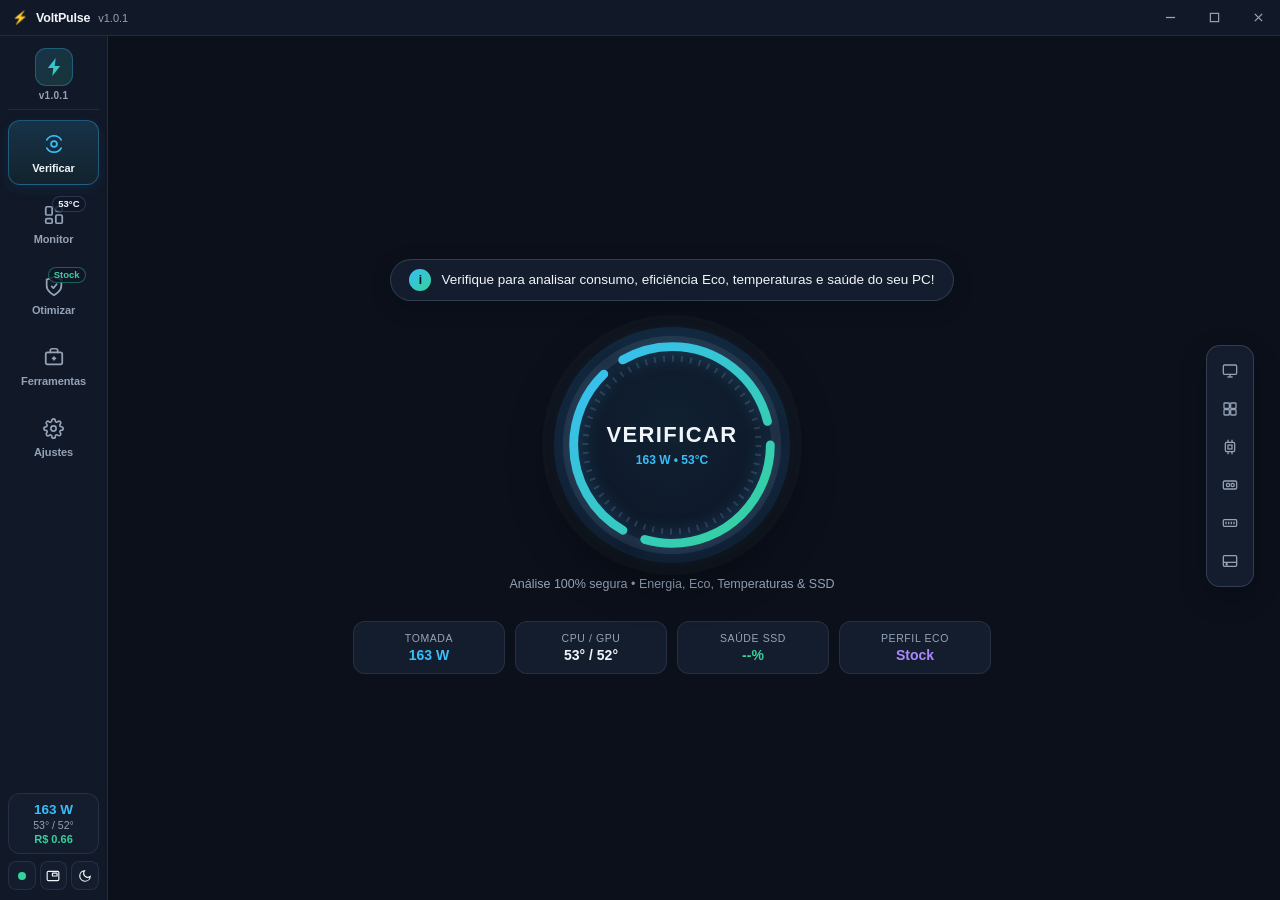
==== commit 98cc93e7: "release(v1.0.1): anti-cheat game detection (EA/Vanguard), DxgKrnl ETW FPS fallback & Verify auto-ret" ====
--- a/ui/index.html
+++ b/ui/index.html
@@ -274,6 +274,7 @@
             </div>
             <div class="scan-res-actions">
               <button type="button" class="btn btn-primary" id="btnApplyAllRecs">⚡ Otimizar Selecionados</button>
+              <button type="button" class="btn btn-ghost btn-sm" id="btnBackToScan">← Voltar para Verificar</button>
               <button type="button" class="btn btn-ghost btn-sm" id="btnRescan">↻ Verificar Novamente</button>
             </div>
           </div>
--- a/ui/styles.css
+++ b/ui/styles.css
@@ -1813,6 +1813,23 @@
   color: #ffffff;
 }
 
+.scan-status-pill.ok {
+  border-color: rgba(52, 211, 153, 0.48);
+  background: rgba(52, 211, 153, 0.08);
+}
+
+.scan-status-pill.ok .scan-pill-ico {
+  background: linear-gradient(135deg, #10b981, #34d399);
+  color: #042014;
+}
+
+.scan-orb.optimized {
+  box-shadow:
+    0 0 0 12px rgba(52, 211, 153, 0.06),
+    0 18px 46px rgba(16, 185, 129, 0.22),
+    inset 0 2px 18px rgba(52, 211, 153, 0.20);
+}
+
 .scan-orb-wrap {
   display: flex;
   flex-direction: column;
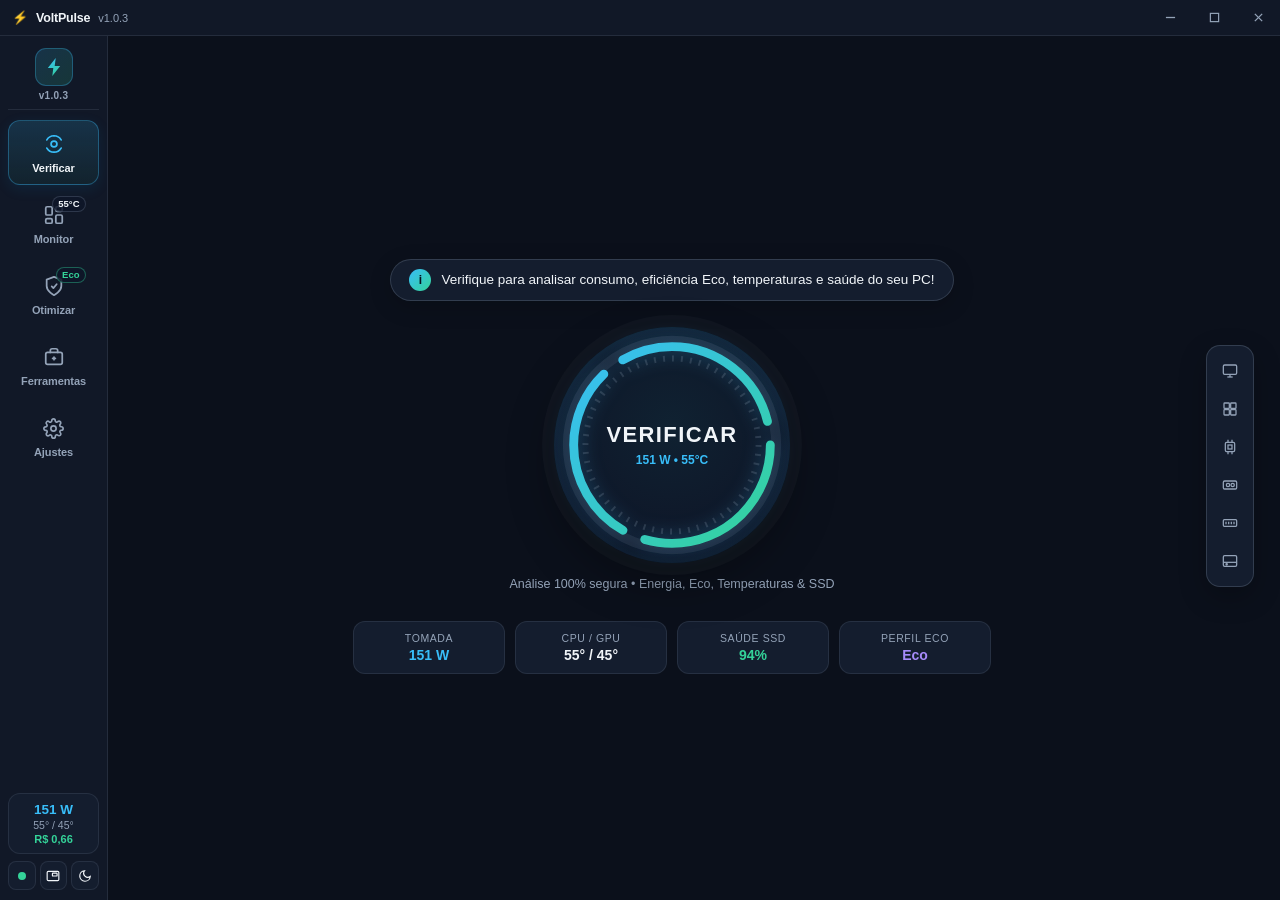
==== commit 11f6bb04: "release(v1.0.3): zero USB HID interference, lightweight Game Mode polling, click-through HUD & 1-cli" ====
--- a/ui/index.html
+++ b/ui/index.html
@@ -671,8 +671,8 @@
 
             <button type="button" class="profile-card" id="profUltra" data-prof="ultra_eco">
               <div class="prof-head"><span class="prof-ico">🤫</span><strong>Ultra Silencioso</strong></div>
-              <p>EPP 90 + Boost Off + Resfriamento Passivo + PCIe ASPM + GPU -25%: ideal para trabalho leve, estudos ou downloads.</p>
-              <span class="prof-meta">CPU 85% • EPP 90 • ASPM • GPU 75%</span>
+              <p>EPP 90 + Boost Off + Resfriamento Passivo + GPU -25%: ideal para trabalho leve, estudos ou downloads (sem tocar em USB/PCIe).</p>
+              <span class="prof-meta">CPU 85% • EPP 90 • Passivo • GPU 75%</span>
             </button>
           </div>
 
@@ -756,7 +756,7 @@
                 </label>
                 <label class="toggle-row">
                   <input type="checkbox" id="chkTunAspm" />
-                  <span>PCIe ASPM Economia Máxima (reduz consumo em idle do barramento PCIe)</span>
+                  <span>PCIe ASPM Economia Máxima (avançado — ⚠ pode causar quedas em mouses/periféricos sem fio USB)</span>
                 </label>
               </div>
             </div>
@@ -1017,6 +1017,18 @@
               </div>
               <p>Integre a telemetria ao vivo do VoltPulse (Watts, Temps, FPS) com <strong>Home Assistant</strong> ou <strong>Stream Deck</strong>.</p>
               <button type="button" class="btn btn-ghost btn-sm" id="btnToolToggleApi">Ativar / Desativar API</button>
+            </div>
+          </div>
+
+          <div class="card tool-card">
+            <div class="tool-ico cyan">🖱️</div>
+            <div class="tool-body">
+              <div class="tool-head">
+                <strong>Blindagem USB &amp; Mouse Sem Fio (Anti-Quedas)</strong>
+                <span class="badge badge-ok" id="toolUsbStatus">Pronto</span>
+              </div>
+              <p>Desativa suspensão seletiva USB, desligamento automático dos Hubs/Receptores USB, PCIe ASPM e varredura agressiva de Wi-Fi 2,4 GHz para eliminar travamentos em jogos.</p>
+              <button type="button" class="btn btn-primary btn-sm" id="btnToolUsbShield">🛡️ Blindar USB &amp; Mouse Agora</button>
             </div>
           </div>
 
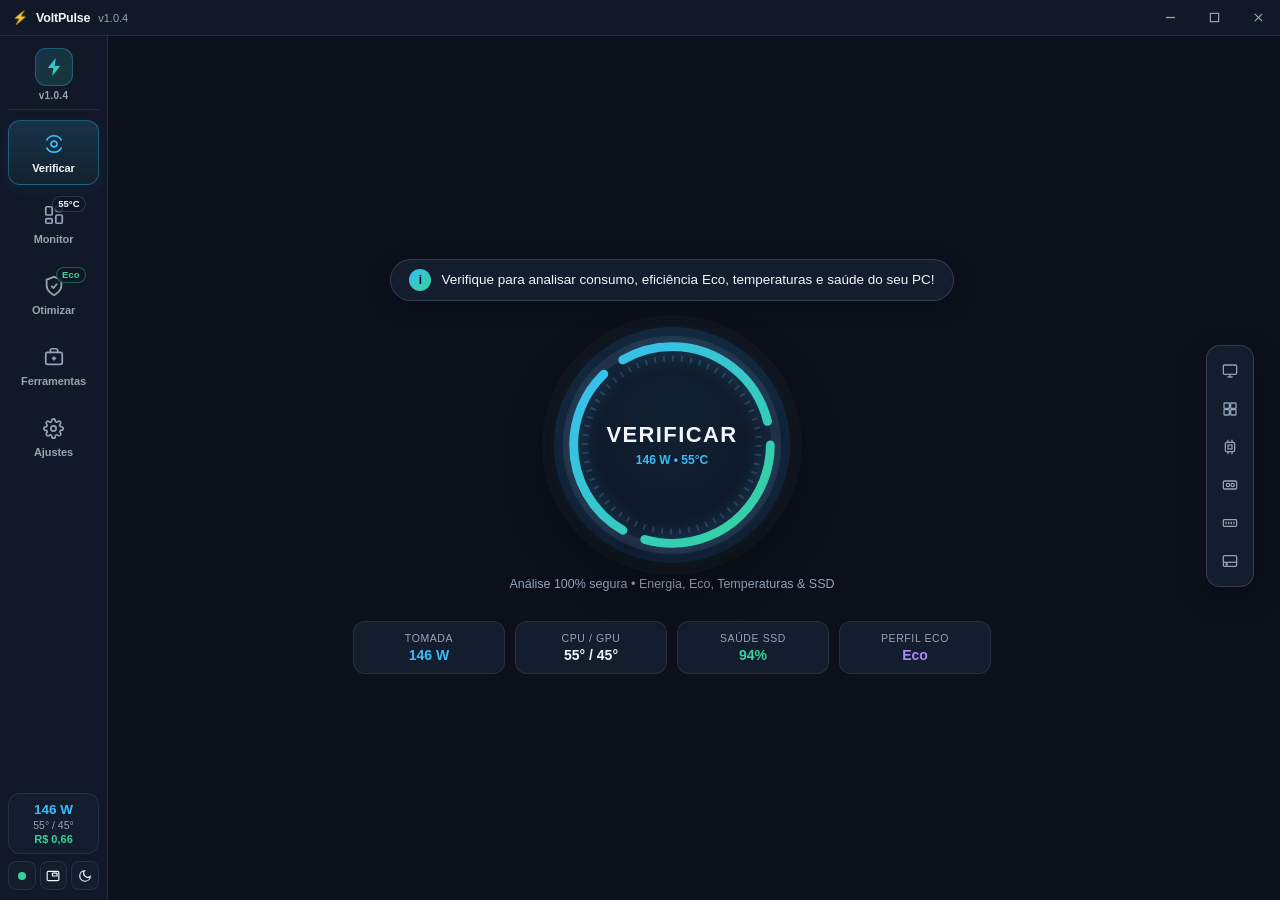
==== commit 90f2440e: "release(v1.0.4): security hardening — SHA-256 updater, Authenticode verification, DLL/PATH protectio" ====
--- a/ui/index.html
+++ b/ui/index.html
@@ -3,6 +3,7 @@
 <head>
   <meta charset="UTF-8" />
   <meta name="viewport" content="width=device-width, initial-scale=1.0" />
+  <meta http-equiv="Content-Security-Policy" content="default-src 'self'; script-src 'self'; style-src 'self' 'unsafe-inline'; img-src 'self' data:; connect-src 'none'; object-src 'none'; base-uri 'none'; form-action 'none';" />
   <title>VoltPulse — PC Power, Voltage & Thermal Monitor</title>
   <link rel="stylesheet" href="styles.css" />
 </head>
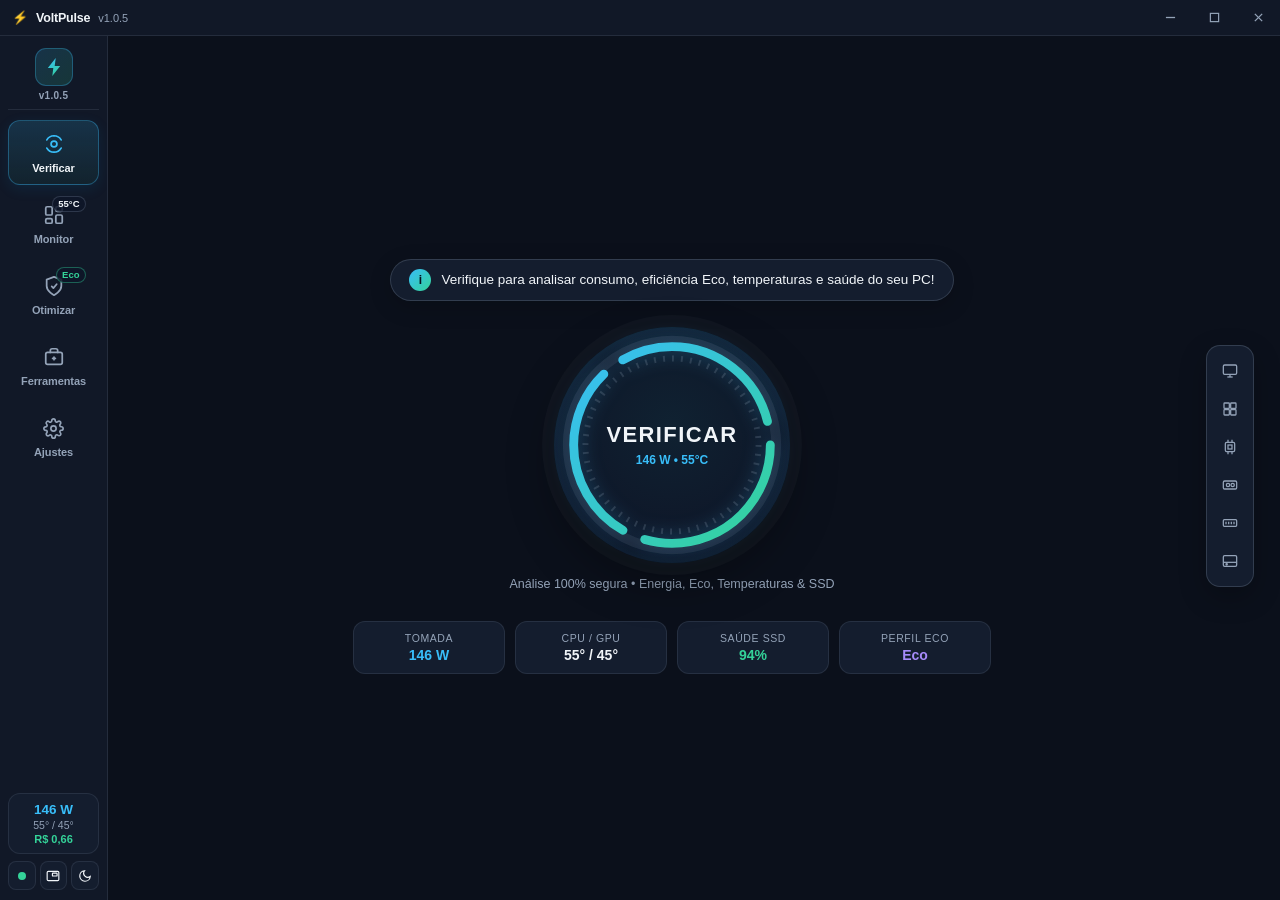
==== commit 24a24bc9: "release(v1.0.5): automatic monthly reset & comparison reports + What's New release notes modal after" ====
--- a/ui/index.html
+++ b/ui/index.html
@@ -597,6 +597,42 @@
           </div>
         </div>
 
+        <!-- Relatório Mensal & Comparativo (Reset automático no dia 1) -->
+        <div class="card">
+          <div class="card-header">
+            <div>
+              <div class="card-title">📅 Relatório Mensal &amp; Comparativo (Mês a Mês)</div>
+              <div class="card-sub">O contador do mês atual reinicia automaticamente no dia 1º — os meses encerrados ficam salvos aqui para comparação</div>
+            </div>
+            <div class="btn-group">
+              <span class="badge badge-info" id="monthlyCycleBadge">Ciclo atual</span>
+              <span class="badge badge-muted" id="monthlyDeltaBadge">1º mês</span>
+              <button class="btn btn-ghost btn-sm" id="btnExportMonthlyCsv">📊 Exportar Mensal (CSV)</button>
+            </div>
+          </div>
+
+          <div class="canvas-box md" style="margin-bottom:14px">
+            <canvas id="chartEnergyMonthly"></canvas>
+          </div>
+
+          <div class="table-wrap">
+            <table class="data-table">
+              <thead>
+                <tr>
+                  <th>Mês</th>
+                  <th>Dias</th>
+                  <th>Horas Ligado</th>
+                  <th class="num">Média / Pico</th>
+                  <th class="num">Consumo (kWh)</th>
+                  <th class="num">Custo</th>
+                  <th class="num">vs Mês Anterior</th>
+                </tr>
+              </thead>
+              <tbody id="tblMonthlyReports"></tbody>
+            </table>
+          </div>
+        </div>
+
         <div class="card">
           <div class="card-header">
             <div>
@@ -1043,6 +1079,7 @@
               <p>Confira privilégios de Administrador, driver assinado PawnIO e busque novas versões oficiais no GitHub.</p>
               <div class="btn-group">
                 <button type="button" class="btn btn-primary btn-sm" id="btnToolCheckUpd">🔄 Verificar Atualizações</button>
+                <button type="button" class="btn btn-ghost btn-sm" id="btnToolShowReleaseNotes">📋 Ver Novidades</button>
                 <button type="button" class="btn btn-ghost btn-sm" id="btnToolInstallDeps">Verificar PawnIO</button>
               </div>
             </div>
@@ -1274,6 +1311,26 @@
     </div>
   </div>
 
+  <!-- MODAL DE NOVIDADES DA VERSÃO (Exibido automaticamente após cada atualização) -->
+  <div id="releaseNotesModal" class="modal-backdrop hidden">
+    <div class="modal-card release-modal-card">
+      <div class="rn-header">
+        <div class="rn-badge-row">
+          <span class="badge badge-ok" id="rnVersionBadge">v1.0.5</span>
+          <span class="rn-upgrade-tag hidden" id="rnUpgradeTag">Atualizado</span>
+        </div>
+        <button type="button" class="rn-close-btn" id="btnRnClose" title="Fechar">✕</button>
+      </div>
+      <h3 id="rnTitle">🎉 Novidades do VoltPulse</h3>
+      <p class="rn-sub" id="rnSubtitle">Confira o que há de novo nesta atualização:</p>
+      <ul class="rn-list" id="rnList"></ul>
+      <div class="modal-actions rn-actions">
+        <button type="button" class="btn btn-ghost btn-sm" id="btnRnGitHub">Ver Release no GitHub ↗</button>
+        <button type="button" class="btn btn-primary" id="btnRnAck">Entendi, continuar ✓</button>
+      </div>
+    </div>
+  </div>
+
   <!-- TOAST -->
   <div id="toast" class="toast hidden"></div>
 
--- a/ui/styles.css
+++ b/ui/styles.css
@@ -2229,3 +2229,106 @@
   .scan-res-hero { flex-direction: column; align-items: flex-start; }
   .scan-res-actions { flex-direction: row; width: 100%; }
 }
+
+/* ==================== MONTHLY REPORT & RELEASE NOTES MODAL ==================== */
+.delta-pill {
+  display: inline-flex;
+  align-items: center;
+  gap: 4px;
+  padding: 2px 8px;
+  border-radius: 999px;
+  font-size: 11.5px;
+  font-weight: 700;
+}
+.delta-pill.down { background: rgba(52, 211, 153, 0.14); color: var(--green); border: 1px solid rgba(52, 211, 153, 0.32); }
+.delta-pill.up   { background: rgba(248, 113, 113, 0.14); color: var(--red); border: 1px solid rgba(248, 113, 113, 0.32); }
+.delta-pill.flat { background: rgba(148, 163, 184, 0.12); color: var(--text-muted); border: 1px solid rgba(148, 163, 184, 0.24); }
+
+.month-cur-tag {
+  display: inline-block;
+  margin-left: 6px;
+  padding: 1px 6px;
+  border-radius: 999px;
+  font-size: 10px;
+  font-weight: 700;
+  background: rgba(56, 189, 248, 0.16);
+  color: var(--cyan);
+  border: 1px solid rgba(56, 189, 248, 0.32);
+  vertical-align: middle;
+}
+
+.release-modal-card {
+  width: min(560px, 92vw);
+  max-height: 84vh;
+  overflow-y: auto;
+  padding: 22px 24px;
+  border: 1px solid rgba(56, 189, 248, 0.34);
+  box-shadow: 0 24px 64px rgba(0, 0, 0, 0.55);
+}
+
+.rn-header {
+  display: flex;
+  align-items: center;
+  justify-content: space-between;
+  margin-bottom: 10px;
+}
+
+.rn-badge-row {
+  display: flex;
+  align-items: center;
+  gap: 8px;
+}
+
+.rn-upgrade-tag {
+  font-size: 11.5px;
+  font-weight: 600;
+  color: var(--cyan);
+  background: rgba(56, 189, 248, 0.12);
+  border: 1px solid rgba(56, 189, 248, 0.28);
+  padding: 2px 9px;
+  border-radius: 999px;
+}
+
+.rn-close-btn {
+  background: transparent;
+  border: none;
+  color: var(--text-muted);
+  font-size: 16px;
+  cursor: pointer;
+  padding: 4px 8px;
+  border-radius: 6px;
+}
+.rn-close-btn:hover { background: rgba(148, 163, 184, 0.14); color: var(--text); }
+
+.rn-sub {
+  margin-top: 4px;
+  margin-bottom: 14px;
+  font-size: 12.8px;
+  color: var(--text-muted);
+}
+
+.rn-list {
+  list-style: none;
+  padding: 0;
+  margin: 0 0 18px 0;
+  display: flex;
+  flex-direction: column;
+  gap: 9px;
+}
+
+.rn-list li {
+  display: flex;
+  align-items: flex-start;
+  gap: 10px;
+  padding: 10px 12px;
+  border-radius: 10px;
+  background: rgba(148, 163, 184, 0.06);
+  border: 1px solid var(--border);
+  font-size: 12.6px;
+  line-height: 1.45;
+  color: var(--text);
+}
+
+.rn-list li strong { color: var(--cyan); }
+.rn-actions { justify-content: space-between; align-items: center; }
+
